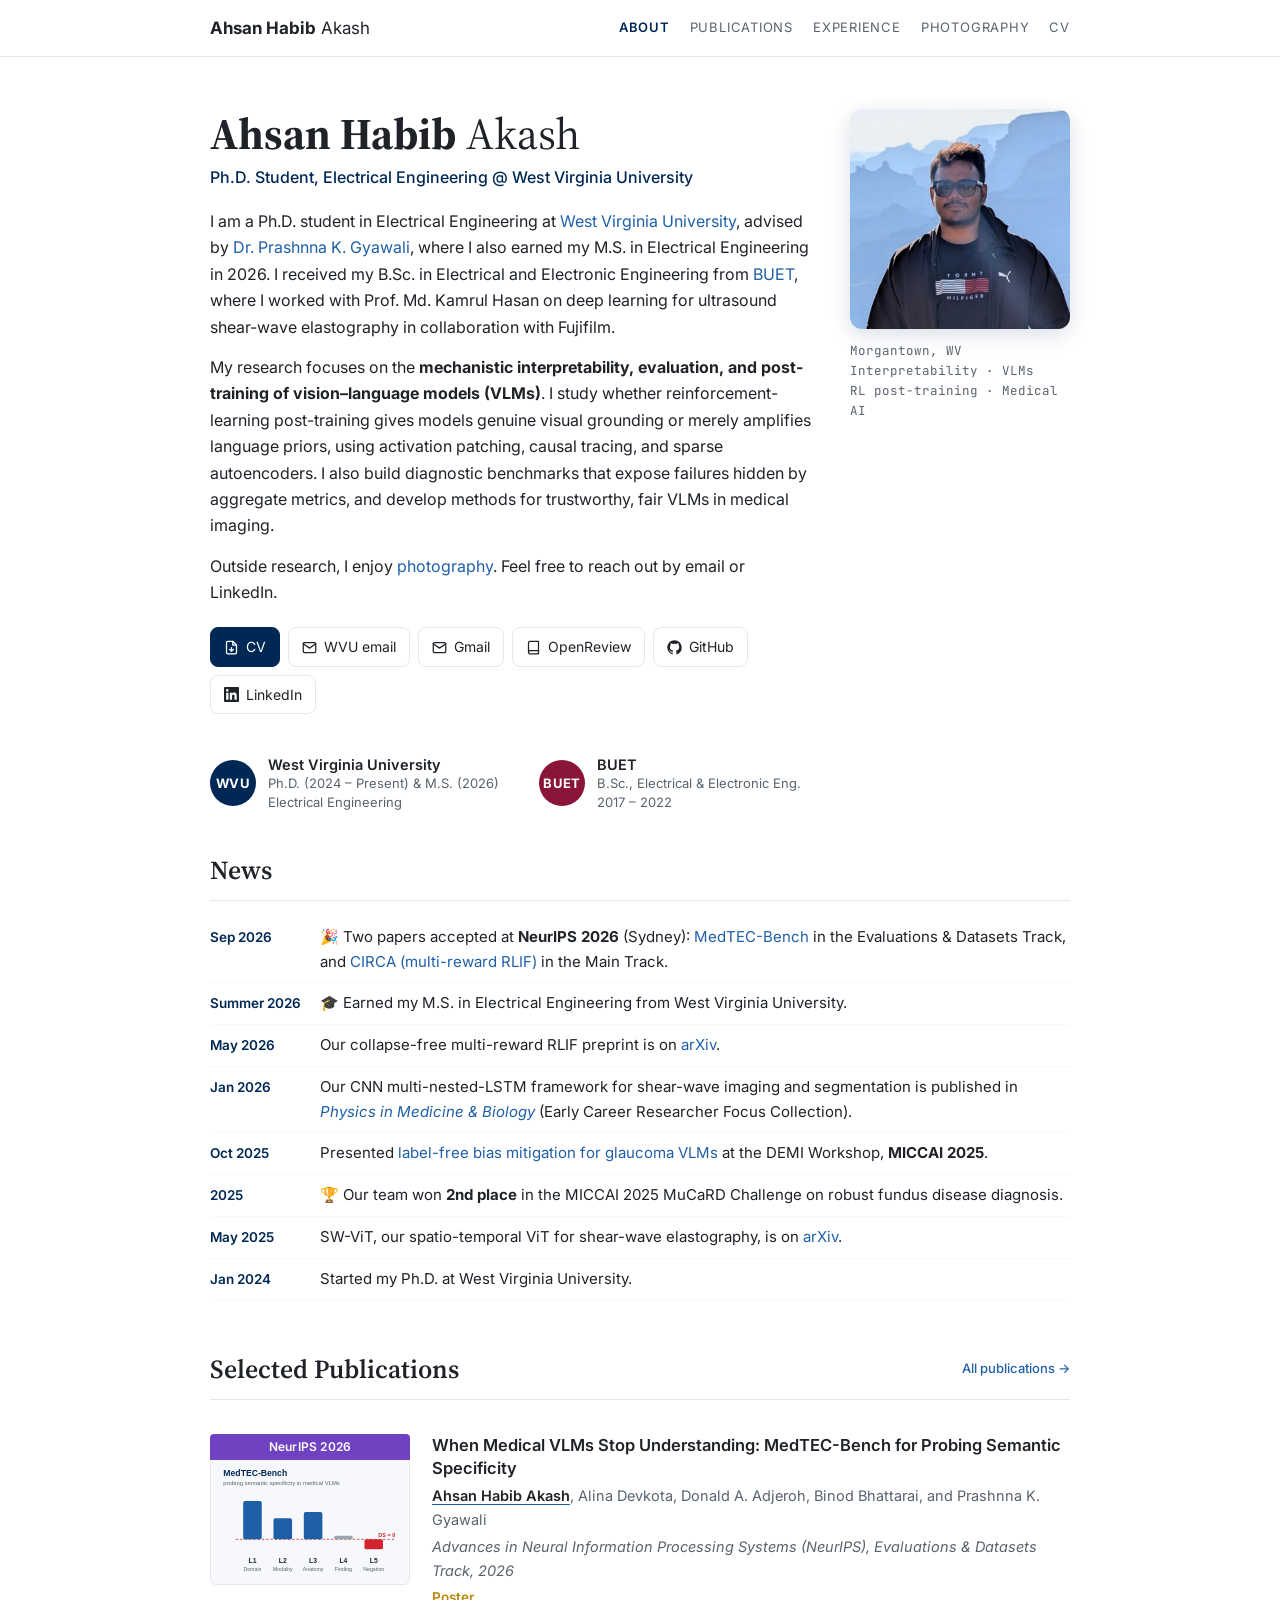
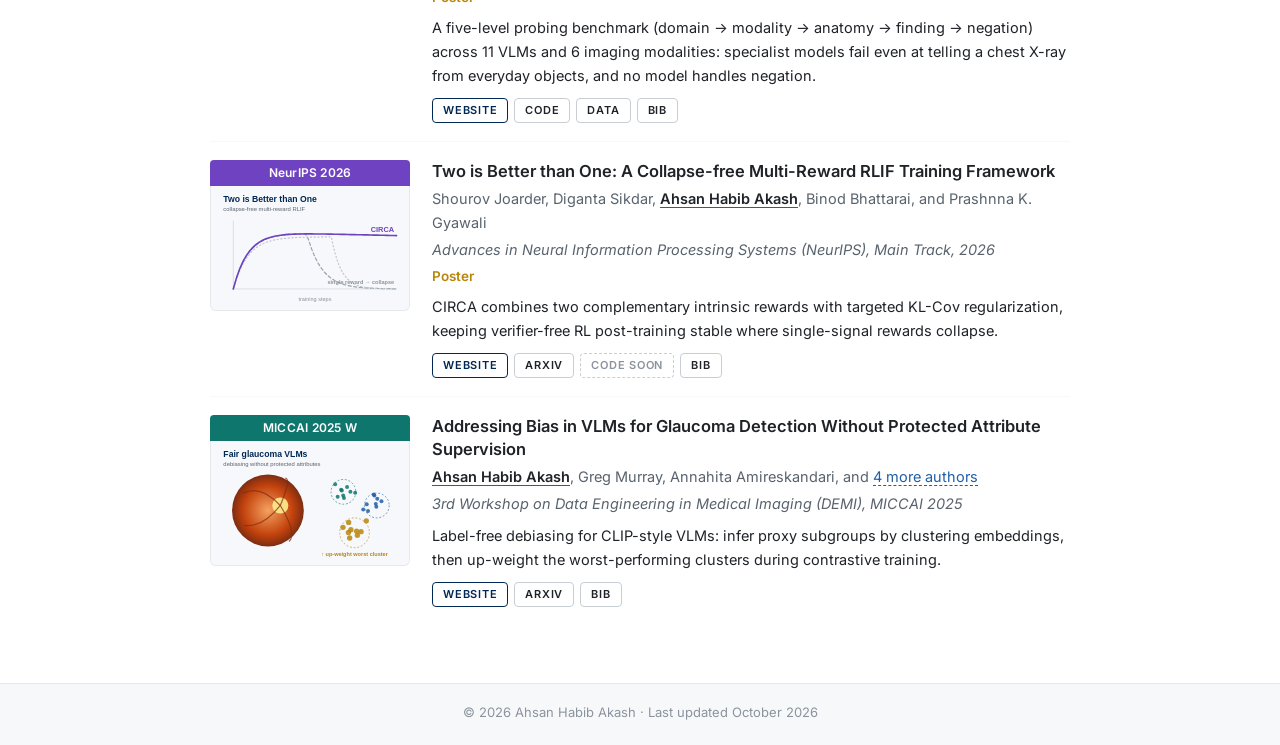
==== index.html @ f871bcfe "Add profile photo Co-Authored-By: Claude Opus 5.5 <noreply@anthropic.com>" ====
<!doctype html>
<html lang="en">
<head>
  <meta charset="utf-8">
  <meta name="viewport" content="width=device-width, initial-scale=1">
  <title>Ahsan Habib Akash</title>
  <meta name="description" content="Ahsan Habib Akash — Ph.D. student at West Virginia University working on mechanistic interpretability, evaluation, and safety of vision–language models.">
  <meta property="og:title" content="Ahsan Habib Akash">
  <meta property="og:description" content="Ph.D. student · Mechanistic interpretability & safety of vision–language models · West Virginia University">
  <meta property="og:url" content="https://akashzhabib.github.io/">
  <meta property="og:image" content="https://akashzhabib.github.io/assets/img/profile.jpg">
  <link rel="icon" href="data:image/svg+xml,%3Csvg xmlns='http://www.w3.org/2000/svg' viewBox='0 0 64 64'%3E%3Crect width='64' height='64' rx='14' fill='%23002855'/%3E%3Ctext x='32' y='42' font-family='Georgia,serif' font-size='28' font-weight='700' fill='white' text-anchor='middle'%3EAH%3C/text%3E%3C/svg%3E">
  <link rel="preconnect" href="https://fonts.googleapis.com">
  <link rel="preconnect" href="https://fonts.gstatic.com" crossorigin>
  <link href="https://fonts.googleapis.com/css2?family=Inter:wght@400;500;600;700&family=JetBrains+Mono:wght@400&family=Source+Serif+4:opsz,wght@8..60,300;8..60,400;8..60,600;8..60,700&display=swap" rel="stylesheet">
  <link rel="stylesheet" href="assets/css/style.css">
</head>
<body>

<nav class="nav">
  <div class="wrap">
    <a class="brand" href="./"><b>Ahsan Habib</b> Akash</a>
    <div class="links">
      <a class="active" href="./">About</a>
      <a href="publications.html">Publications</a>
      <a href="experience.html">Experience</a>
      <a href="photography.html">Photography</a>
      <a href="Ahsan_Habib_Akash_CV.pdf" target="_blank" rel="noopener">CV</a>
    </div>
  </div>
</nav>

<main class="wrap">

  <div class="about">
    <div>
      <h1><b>Ahsan Habib</b> Akash</h1>
      <p class="tagline">Ph.D. Student, Electrical Engineering @ West Virginia University</p>
      <p>I am a Ph.D. student in Electrical Engineering at <a href="https://www.wvu.edu/" target="_blank" rel="noopener">West Virginia University</a>, advised by <a href="https://scholar.google.com/scholar?q=Prashnna+Gyawali" target="_blank" rel="noopener">Dr. Prashnna K. Gyawali</a>, where I also earned my M.S. in Electrical Engineering in 2026. I received my B.Sc. in Electrical and Electronic Engineering from <a href="https://www.buet.ac.bd/" target="_blank" rel="noopener">BUET</a>, where I worked with Prof. Md. Kamrul Hasan on deep learning for ultrasound shear-wave elastography in collaboration with Fujifilm.</p>
      <p>My research focuses on the <strong>mechanistic interpretability, evaluation, and post-training of vision–language models (VLMs)</strong>. I study whether reinforcement-learning post-training gives models genuine visual grounding or merely amplifies language priors, using activation patching, causal tracing, and sparse autoencoders. I also build diagnostic benchmarks that expose failures hidden by aggregate metrics, and develop methods for trustworthy, fair VLMs in medical imaging.</p>
      <p>Outside research, I enjoy <a href="photography.html">photography</a>. Feel free to reach out by email or LinkedIn.</p>

      <div class="socials">
        <a class="primary" href="Ahsan_Habib_Akash_CV.pdf" target="_blank" rel="noopener">
          <svg viewBox="0 0 24 24" fill="none" stroke="currentColor" stroke-width="2" stroke-linecap="round" stroke-linejoin="round"><path d="M14 2H6a2 2 0 0 0-2 2v16a2 2 0 0 0 2 2h12a2 2 0 0 0 2-2V8z"/><path d="M14 2v6h6M12 18v-6M9 15l3 3 3-3"/></svg>CV</a>
        <a href="mailto:aa00307@mix.wvu.edu" title="aa00307@mix.wvu.edu">
          <svg viewBox="0 0 24 24" fill="none" stroke="currentColor" stroke-width="2" stroke-linecap="round" stroke-linejoin="round"><rect x="2" y="4" width="20" height="16" rx="2"/><path d="m22 6-10 7L2 6"/></svg>WVU email</a>
        <a href="mailto:Akashzhabib@gmail.com" title="Akashzhabib@gmail.com">
          <svg viewBox="0 0 24 24" fill="none" stroke="currentColor" stroke-width="2" stroke-linecap="round" stroke-linejoin="round"><rect x="2" y="4" width="20" height="16" rx="2"/><path d="m22 6-10 7L2 6"/></svg>Gmail</a>
        <a href="https://openreview.net/profile?id=~Ahsan_Habib_Akash1" target="_blank" rel="noopener">
          <svg viewBox="0 0 24 24" fill="none" stroke="currentColor" stroke-width="2" stroke-linecap="round" stroke-linejoin="round"><path d="M4 19.5A2.5 2.5 0 0 1 6.5 17H20V2H6.5A2.5 2.5 0 0 0 4 4.5z"/><path d="M4 19.5A2.5 2.5 0 0 0 6.5 22H20v-5"/></svg>OpenReview</a>
        <a href="https://github.com/Ahsan06080" target="_blank" rel="noopener">
          <svg viewBox="0 0 24 24" fill="currentColor"><path d="M12 .5C5.7.5.5 5.7.5 12c0 5.1 3.3 9.4 7.9 10.9.6.1.8-.2.8-.6v-2c-3.2.7-3.9-1.5-3.9-1.5-.5-1.3-1.3-1.7-1.3-1.7-1-.7.1-.7.1-.7 1.2.1 1.8 1.2 1.8 1.2 1 1.8 2.7 1.3 3.4 1 .1-.8.4-1.3.7-1.6-2.6-.3-5.3-1.3-5.3-5.7 0-1.3.5-2.3 1.2-3.1-.1-.3-.5-1.5.1-3.1 0 0 1-.3 3.3 1.2a11.5 11.5 0 0 1 6 0C17.3 4.6 18.3 5 18.3 5c.6 1.6.2 2.8.1 3.1.8.8 1.2 1.8 1.2 3.1 0 4.4-2.7 5.4-5.3 5.7.4.4.8 1.1.8 2.2v3.3c0 .3.2.7.8.6A11.5 11.5 0 0 0 23.5 12C23.5 5.7 18.3.5 12 .5z"/></svg>GitHub</a>
        <a href="https://www.linkedin.com/in/ahsan600613" target="_blank" rel="noopener">
          <svg viewBox="0 0 24 24" fill="currentColor"><path d="M20.4 20.5h-3.6v-5.6c0-1.3 0-3-1.8-3s-2.1 1.4-2.1 2.9v5.7H9.3V9h3.4v1.6c.5-.9 1.6-1.8 3.4-1.8 3.6 0 4.3 2.4 4.3 5.5v6.2zM5.3 7.4a2.1 2.1 0 1 1 0-4.2 2.1 2.1 0 0 1 0 4.2zM7.1 20.5H3.5V9h3.6v11.5zM22.2 0H1.8C.8 0 0 .8 0 1.7v20.6c0 .9.8 1.7 1.8 1.7h20.4c1 0 1.8-.8 1.8-1.7V1.7C24 .8 23.2 0 22.2 0z"/></svg>LinkedIn</a>
      </div>
    </div>

    <div class="profile-card">
      <img class="profile-photo" src="assets/img/profile.jpg" alt="Ahsan Habib Akash at the Grand Canyon" width="220" height="220">
      <div class="profile-meta">Morgantown, WV<br>Interpretability · VLMs<br>RL post-training · Medical AI</div>
    </div>
  </div>

  <div class="affils">
    <div class="affil">
      <div class="logo" style="background:#002855">WVU</div>
      <div><div class="name">West Virginia University</div><div class="sub">Ph.D. (2024 – Present) &amp; M.S. (2026)<br>Electrical Engineering</div></div>
    </div>
    <div class="affil">
      <div class="logo" style="background:#8a1538">BUET</div>
      <div><div class="name">BUET</div><div class="sub">B.Sc., Electrical &amp; Electronic Eng.<br>2017 – 2022</div></div>
    </div>
  </div>

  <section id="news">
    <h2 class="sec">News</h2>
    <table class="news">
      <tr><td class="date">Sep 2026</td><td>🎉 Two papers accepted at <strong>NeurIPS 2026</strong> (Sydney): <a href="https://machine-intelligence-lab-wvu.github.io/MedTEC-Bench/" target="_blank" rel="noopener">MedTEC-Bench</a> in the Evaluations &amp; Datasets Track, and <a href="https://shourovj.github.io/projects-sites/unsupervised-rl/" target="_blank" rel="noopener">CIRCA (multi-reward RLIF)</a> in the Main Track.</td></tr>
      <tr><td class="date">Summer 2026</td><td>🎓 Earned my M.S. in Electrical Engineering from West Virginia University.</td></tr>
      <tr><td class="date">May 2026</td><td>Our collapse-free multi-reward RLIF preprint is on <a href="https://arxiv.org/abs/2605.22620" target="_blank" rel="noopener">arXiv</a>.</td></tr>
      <tr><td class="date">Jan 2026</td><td>Our CNN multi-nested-LSTM framework for shear-wave imaging and segmentation is published in <a href="https://doi.org/10.1088/1361-6560/ae2db8" target="_blank" rel="noopener"><em>Physics in Medicine &amp; Biology</em></a> (Early Career Researcher Focus Collection).</td></tr>
      <tr><td class="date">Oct 2025</td><td>Presented <a href="projects/glaucoma-fairness/">label-free bias mitigation for glaucoma VLMs</a> at the DEMI Workshop, <strong>MICCAI 2025</strong>.</td></tr>
      <tr><td class="date">2025</td><td>🏆 Our team won <strong>2nd place</strong> in the MICCAI 2025 MuCaRD Challenge on robust fundus disease diagnosis.</td></tr>
      <tr><td class="date">May 2025</td><td>SW-ViT, our spatio-temporal ViT for shear-wave elastography, is on <a href="https://arxiv.org/abs/2505.18865" target="_blank" rel="noopener">arXiv</a>.</td></tr>
      <tr><td class="date">Jan 2024</td><td>Started my Ph.D. at West Virginia University.</td></tr>
    </table>
  </section>

  <section id="selected">
    <h2 class="sec">Selected Publications <a class="more" href="publications.html">All publications →</a></h2>
    <div id="pubs"></div>
  </section>

</main>

<footer class="footer"><div class="wrap">© 2026 Ahsan Habib Akash · Last updated October 2026</div></footer>

<script src="assets/js/pubs.js"></script>
<script>renderPubs(document.getElementById("pubs"), { selectedOnly: true });</script>
</body>
</html>
---- assets/css/style.css ----
/* ===== Ahsan Habib Akash — personal site (light theme only) ===== */
:root {
  --bg: #ffffff;
  --bg-soft: #f7f8fa;
  --text: #1f2328;
  --muted: #59636e;
  --faint: #8b949e;
  --rule: #e6e8eb;
  --accent: #002855;        /* WVU navy */
  --accent-2: #1f5fa8;
  --gold: #b8860b;
  --gold-soft: #fdf6e3;
  --serif: "Source Serif 4", Georgia, "Times New Roman", serif;
  --sans: "Inter", system-ui, -apple-system, "Segoe UI", Roboto, sans-serif;
  --mono: "JetBrains Mono", ui-monospace, SFMono-Regular, Consolas, monospace;
}

* { box-sizing: border-box; }
[hidden] { display: none !important; }
html { scroll-behavior: smooth; }
body {
  margin: 0; background: var(--bg); color: var(--text);
  font: 16px/1.65 var(--sans); -webkit-font-smoothing: antialiased;
}
a { color: var(--accent-2); text-decoration: none; }
a:hover { text-decoration: underline; text-underline-offset: 3px; }
.wrap { max-width: 900px; margin: 0 auto; padding: 0 20px; }

/* ---------- Nav ---------- */
.nav {
  position: sticky; top: 0; z-index: 20; background: rgba(255,255,255,.92);
  backdrop-filter: blur(8px); -webkit-backdrop-filter: blur(8px);
  border-bottom: 1px solid var(--rule);
}
.nav .wrap { display: flex; align-items: center; gap: 22px; height: 56px; }
.nav .brand { font-weight: 400; font-size: 17px; color: var(--text); margin-right: auto; white-space: nowrap; }
.nav .brand b { font-weight: 700; }
.nav .brand:hover { text-decoration: none; }
.nav .links { display: flex; gap: 20px; font-size: 13px; letter-spacing: .06em; text-transform: uppercase; }
.nav .links a { color: var(--muted); }
.nav .links a:hover, .nav .links a.active { color: var(--accent); text-decoration: none; }
.nav .links a.active { font-weight: 600; }
@media (max-width: 620px) {
  .nav .wrap { height: auto; flex-wrap: wrap; padding-top: 10px; padding-bottom: 10px; gap: 6px 16px; }
  .nav .brand { width: 100%; }
  .nav .links { gap: 14px; font-size: 12px; flex-wrap: wrap; }
}

/* ---------- Page header ---------- */
.page-title { padding: 52px 0 8px; }
.page-title h1 { font-family: var(--serif); font-size: 40px; font-weight: 600; margin: 0 0 6px; }
.page-title p { color: var(--muted); margin: 0; }

/* ---------- About ---------- */
.about { display: grid; grid-template-columns: 1fr 220px; gap: 36px; padding: 52px 0 18px; align-items: start; }
.about h1 { font-family: var(--serif); font-size: clamp(34px, 5.5vw, 44px); font-weight: 400; margin: 0 0 4px; line-height: 1.15; }
.about h1 b { font-weight: 700; }
.about .tagline { color: var(--accent); font-weight: 500; margin: 0 0 18px; }
.about p { margin: 0 0 14px; }
.profile-card { text-align: left; }
.profile-photo {
  width: 100%; height: auto; aspect-ratio: 1/1; border-radius: 12px; background: linear-gradient(135deg, #002855, #1f5fa8);
  display: grid; place-items: center; color: #fff; font-family: var(--serif); font-size: 64px; font-weight: 600;
  box-shadow: 0 6px 20px rgba(0,40,85,.15); object-fit: cover;
}
.profile-meta { font-family: var(--mono); font-size: 12.5px; color: var(--muted); margin-top: 12px; line-height: 1.6; }
@media (max-width: 720px) {
  .about { grid-template-columns: 1fr; gap: 20px; }
  .profile-card { order: -1; display: flex; gap: 16px; align-items: center; }
  .profile-photo { width: 96px; font-size: 32px; flex: none; }
  .profile-meta { margin-top: 0; }
}

/* Contact icon row */
.socials { display: flex; flex-wrap: wrap; gap: 8px; margin: 22px 0 6px; }
.socials a {
  display: inline-flex; align-items: center; gap: 7px; padding: 7px 13px; font-size: 14px;
  border: 1px solid var(--rule); border-radius: 8px; color: var(--text); background: #fff;
}
.socials a:hover { border-color: var(--accent); color: var(--accent); text-decoration: none; }
.socials a.primary { background: var(--accent); border-color: var(--accent); color: #fff; }
.socials a.primary:hover { background: #003a7a; color: #fff; }
.socials svg { width: 15px; height: 15px; flex: none; }

/* Affiliation cards */
.affils { display: flex; flex-wrap: wrap; gap: 14px 40px; padding: 18px 0 8px; }
.affil { display: flex; align-items: center; gap: 12px; }
.affil .logo {
  width: 46px; height: 46px; border-radius: 50%; display: grid; place-items: center;
  font-weight: 700; font-size: 13px; color: #fff; flex: none; letter-spacing: .02em;
}
.affil .name { font-weight: 600; font-size: 14.5px; line-height: 1.3; }
.affil .sub { color: var(--muted); font-size: 13px; line-height: 1.4; }

/* ---------- Sections ---------- */
section { padding: 30px 0 18px; scroll-margin-top: 64px; }
h2.sec {
  font-family: var(--serif); font-size: 26px; font-weight: 600; margin: 0 0 16px;
  padding-bottom: 8px; border-bottom: 1px solid var(--rule);
}
h2.sec a.more { float: right; font-family: var(--sans); font-size: 13px; font-weight: 500; margin-top: 10px; }
.year-head {
  font-family: var(--serif); font-size: 30px; font-weight: 300; color: #c4c9cf; text-align: right;
  border-top: 1px solid var(--rule); margin: 26px 0 4px; padding-top: 4px; line-height: 1.2;
}

/* News */
.news { width: 100%; border-collapse: collapse; }
.news td { padding: 8px 0; vertical-align: top; border-bottom: 1px solid var(--bg-soft); font-size: 15px; }
.news td.date { width: 110px; font-weight: 600; font-size: 13.5px; color: var(--accent); white-space: nowrap; padding-right: 16px; padding-top: 9px; }
@media (max-width: 520px) {
  .news tr { display: block; padding: 6px 0; border-bottom: 1px solid var(--bg-soft); }
  .news td { display: block; border: 0; padding: 0; }
}

/* Publications */
.pub { display: grid; grid-template-columns: 200px 1fr; gap: 22px; padding: 18px 0; }
.pub + .pub { border-top: 1px solid var(--bg-soft); }
.pub .thumb { position: relative; }
.pub .thumb .label {
  display: block; text-align: center; color: #fff; font-size: 12px; font-weight: 600;
  padding: 3px 6px; border-radius: 4px 4px 0 0; letter-spacing: .02em;
}
.pub .thumb .img {
  width: 100%; aspect-ratio: 16/10; border: 1px solid var(--rule); border-top: 0; border-radius: 0 0 6px 6px;
  overflow: hidden; background: var(--bg-soft); display: grid; place-items: center;
}
.pub .thumb img { width: 100%; height: 100%; object-fit: cover; display: block; }
.pub .thumb .ph { font-family: var(--serif); font-size: 20px; font-weight: 600; color: #b7bec6; text-align: center; padding: 8px; line-height: 1.2; }
.pub .title { font-weight: 600; font-size: 16.5px; line-height: 1.4; margin: 0 0 4px; color: var(--text); }
.pub .authors { font-size: 14.5px; color: var(--muted); margin: 0 0 3px; }
.pub .authors .me { color: var(--text); font-weight: 600; text-decoration: underline; text-underline-offset: 3px; text-decoration-color: var(--accent-2); }
.pub .authors .more-btn { color: var(--accent-2); cursor: pointer; border-bottom: 1px dashed var(--accent-2); }
.pub .venue { font-size: 14.5px; font-style: italic; color: var(--muted); margin: 0; }
.pub .note { font-size: 13.5px; font-weight: 600; color: var(--gold); margin: 3px 0 0; }
.pub .tldr { font-size: 14.5px; margin: 8px 0 0; color: var(--text); }
.pub .btns { display: flex; flex-wrap: wrap; gap: 6px; margin-top: 10px; }
.pub .btns a, .pub .btns button, .pub .btns span {
  font: 600 11px/1 var(--sans); letter-spacing: .07em; text-transform: uppercase;
  padding: 6px 10px; border: 1px solid #c9ced4; border-radius: 4px; background: #fff; color: var(--text); cursor: pointer;
}
.pub .btns a:hover, .pub .btns button:hover { border-color: var(--accent); color: var(--accent); text-decoration: none; }
.pub .btns .web { border-color: var(--accent); color: var(--accent); }
.pub .btns .soon { color: var(--faint); border-style: dashed; cursor: default; }
.pub .btns .soon:hover { color: var(--faint); border-color: #c9ced4; }
.pub pre.bib {
  display: none; margin: 10px 0 0; padding: 12px 14px; background: var(--bg-soft); border: 1px solid var(--rule);
  border-radius: 6px; font: 12.5px/1.55 var(--mono); white-space: pre-wrap; word-break: break-word; color: #3b434b;
}
.pub pre.bib.open { display: block; }
.pub .abs { display: none; margin: 10px 0 0; font-size: 14.5px; padding: 12px 14px; border-left: 3px solid var(--accent-2); background: var(--bg-soft); }
.pub .abs.open { display: block; }
@media (max-width: 620px) {
  .pub { grid-template-columns: 1fr; gap: 10px; }
  .pub .thumb { max-width: 280px; }
}

.filter {
  width: 100%; max-width: 340px; padding: 9px 12px; border: 1px solid #c9ced4; border-radius: 6px;
  font: 15px var(--sans); margin: 18px 0 4px;
}
.filter:focus { outline: 2px solid var(--accent-2); outline-offset: 1px; }

/* Experience / education */
.item { display: grid; grid-template-columns: 56px 1fr auto; gap: 2px 16px; padding: 16px 0; }
.item + .item { border-top: 1px solid var(--bg-soft); }
.item .logo { grid-row: span 2; width: 46px; height: 46px; border-radius: 50%; display: grid; place-items: center; color: #fff; font-weight: 700; font-size: 13px; }
.item .org { font-weight: 600; }
.item .pos { color: var(--accent); font-size: 14.5px; }
.item .when { color: var(--muted); font-size: 14px; text-align: right; white-space: nowrap; }
.item .where { color: var(--faint); font-size: 13.5px; text-align: right; }
.item ul { grid-column: 2 / -1; margin: 8px 0 0; padding-left: 18px; font-size: 15px; }
.item li { margin: 4px 0; }
@media (max-width: 620px) {
  .item { grid-template-columns: 46px 1fr; }
  .item .when, .item .where { grid-column: 2; text-align: left; }
  .item .logo { grid-row: span 4; }
}

.awards { list-style: none; margin: 0; padding: 0; }
.awards li { display: grid; grid-template-columns: 1fr auto; gap: 16px; padding: 9px 0; font-size: 15px; border-bottom: 1px solid var(--bg-soft); }
.awards .yr { color: var(--accent); font-weight: 600; font-size: 13.5px; }

.skills { display: grid; grid-template-columns: 170px 1fr; gap: 10px 20px; font-size: 15px; margin: 0; }
.skills dt { font-weight: 600; }
.skills dd { margin: 0; color: var(--muted); }
@media (max-width: 560px) { .skills { grid-template-columns: 1fr; gap: 2px; } .skills dd { margin-bottom: 10px; } }

/* Footer */
.footer { margin-top: 40px; background: var(--bg-soft); border-top: 1px solid var(--rule); color: var(--faint); font-size: 13px; }
.footer .wrap { padding-top: 18px; padding-bottom: 22px; text-align: center; }

/* ---------- Photography ---------- */
.gallery { columns: 3 260px; column-gap: 12px; padding: 24px 0 10px; }
.ph-item { display: block; width: 100%; margin: 0 0 12px; padding: 0; border: 0; background: none; cursor: zoom-in; break-inside: avoid; border-radius: 6px; overflow: hidden; }
.ph-item img { width: 100%; display: block; transition: transform .35s ease, opacity .2s; }
.ph-item:hover img { transform: scale(1.03); opacity: .93; }
.empty { margin: 28px 0; padding: 48px 20px; text-align: center; color: var(--faint); border: 1px dashed #c9ced4; border-radius: 10px; }
.lightbox { position: fixed; inset: 0; z-index: 50; background: rgba(10,12,16,.98); display: flex; align-items: center; justify-content: center; }
.lightbox[hidden] { display: none; }
.lightbox figure { margin: 0; max-width: 92vw; text-align: center; }
.lightbox img { max-width: 92vw; max-height: 84vh; display: block; margin: 0 auto; border-radius: 4px; }
.lightbox .cap { color: #c9ced4; font-size: 14px; margin-top: 12px; }
.lightbox button { position: absolute; background: none; border: 0; color: #fff; font-size: 40px; line-height: 1; cursor: pointer; padding: 12px 16px; opacity: .75; }
.lightbox button:hover { opacity: 1; }
.lightbox .close { top: 8px; right: 12px; }
.lightbox .prev { left: 4px; top: 50%; transform: translateY(-50%); }
.lightbox .next { right: 4px; top: 50%; transform: translateY(-50%); }
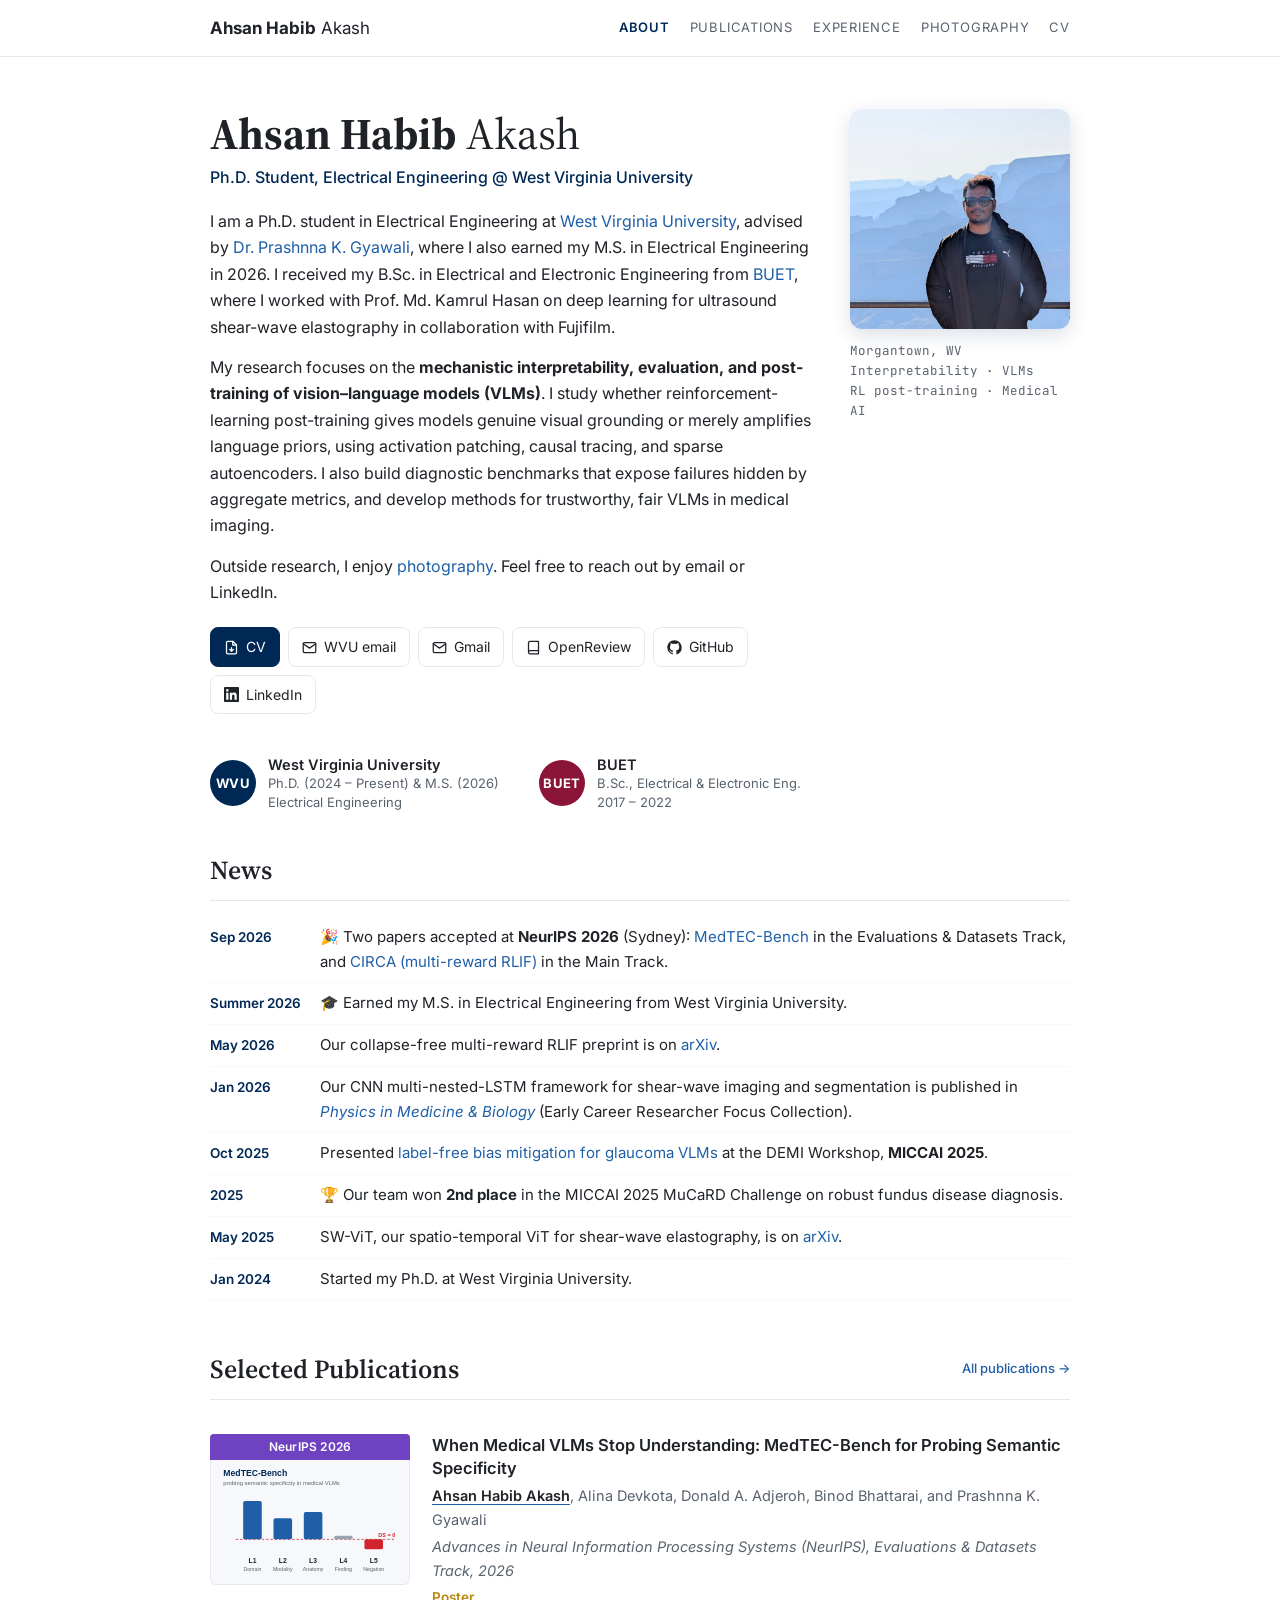
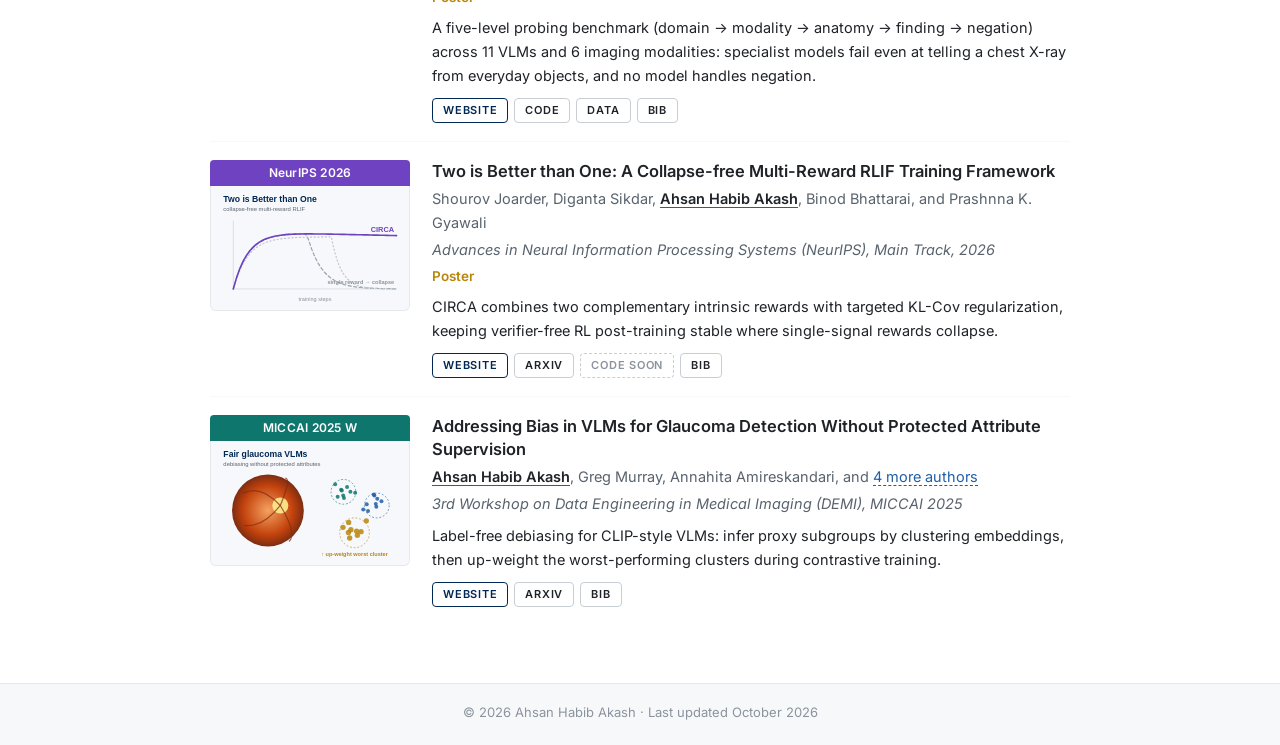
==== commit b8ce465e: "Use wider crop for profile photo Co-Authored-By: Claude Opus 5.5 <noreply@anthropic.com>" ====
--- a/index.html
+++ b/index.html
@@ -57,7 +57,7 @@
     </div>
 
     <div class="profile-card">
-      <img class="profile-photo" src="assets/img/profile.jpg" alt="Ahsan Habib Akash at the Grand Canyon" width="220" height="220">
+      <img class="profile-photo" src="assets/img/profile.jpg?v=2" alt="Ahsan Habib Akash at the Grand Canyon" width="220" height="220">
       <div class="profile-meta">Morgantown, WV<br>Interpretability · VLMs<br>RL post-training · Medical AI</div>
     </div>
   </div>
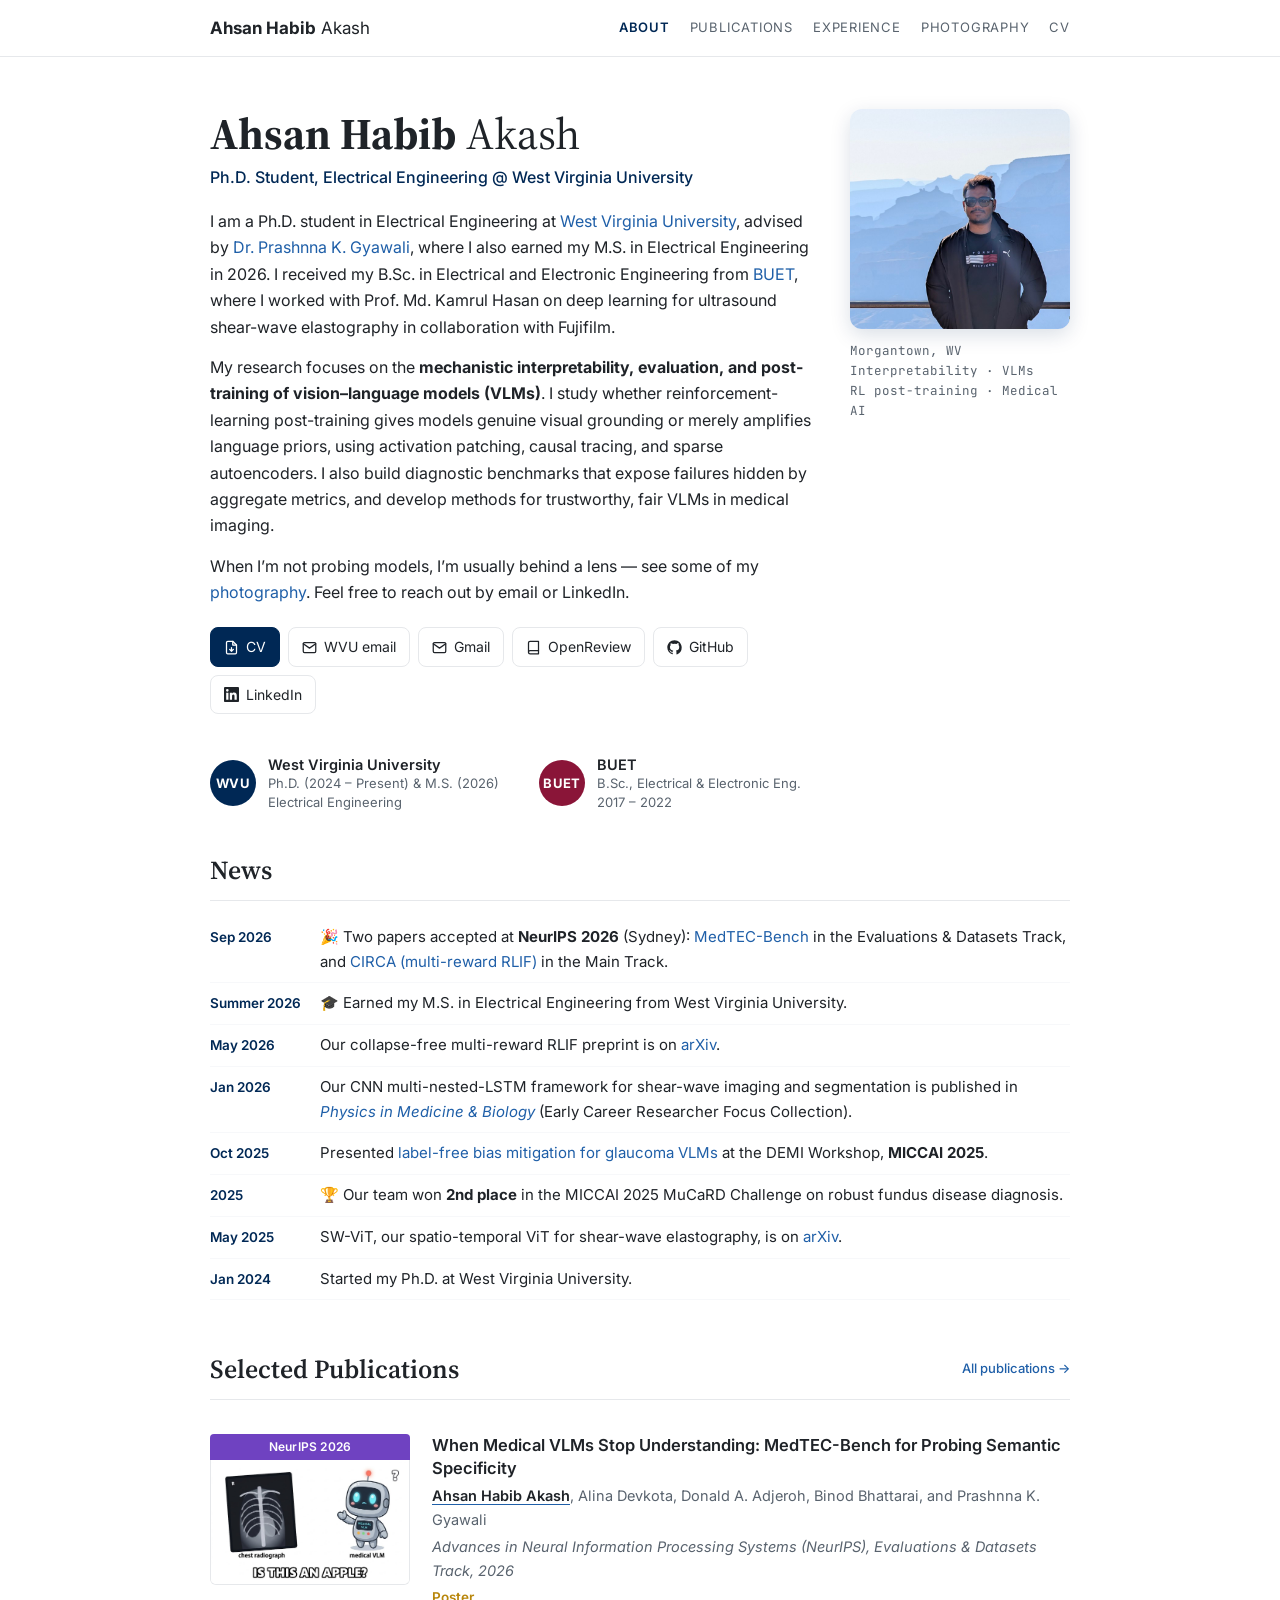
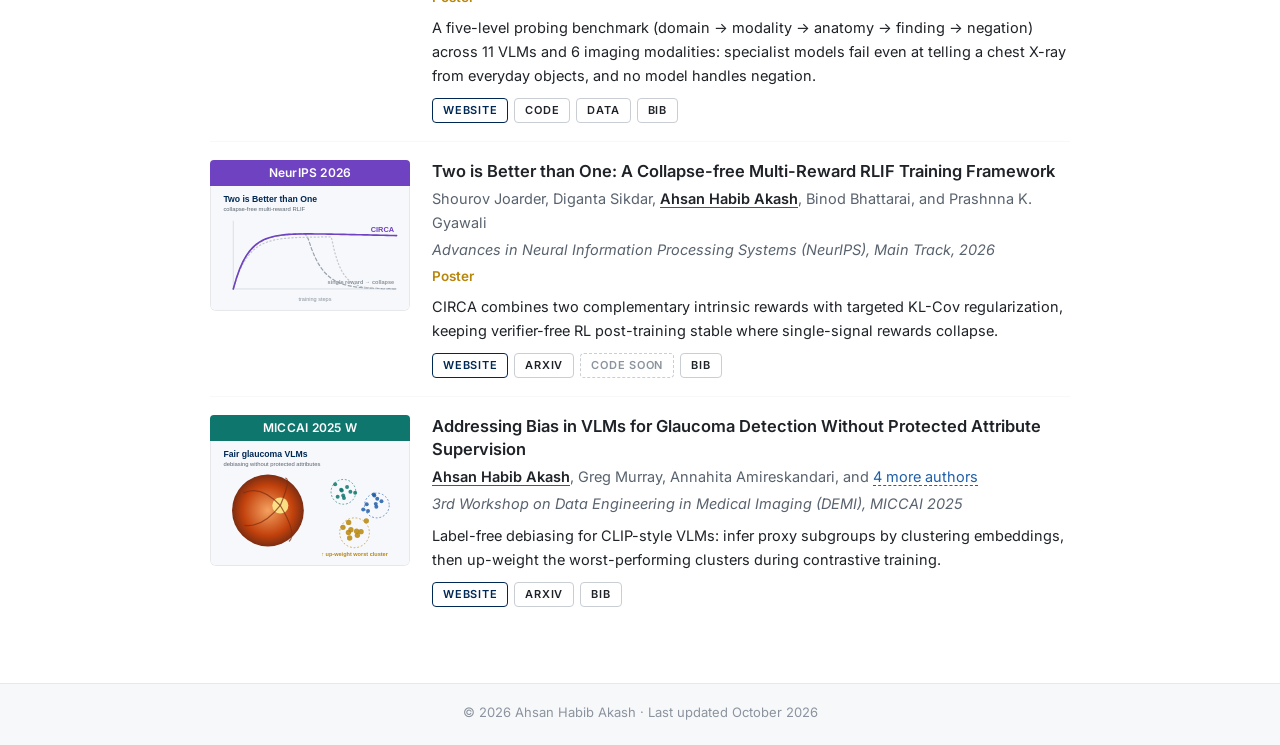
==== commit 9f01783b: "Reword photography line in bio Co-Authored-By: Claude Opus 5.5 <noreply@anthropic.com>" ====
--- a/index.html
+++ b/index.html
@@ -38,7 +38,7 @@
       <p class="tagline">Ph.D. Student, Electrical Engineering @ West Virginia University</p>
       <p>I am a Ph.D. student in Electrical Engineering at <a href="https://www.wvu.edu/" target="_blank" rel="noopener">West Virginia University</a>, advised by <a href="https://scholar.google.com/scholar?q=Prashnna+Gyawali" target="_blank" rel="noopener">Dr. Prashnna K. Gyawali</a>, where I also earned my M.S. in Electrical Engineering in 2026. I received my B.Sc. in Electrical and Electronic Engineering from <a href="https://www.buet.ac.bd/" target="_blank" rel="noopener">BUET</a>, where I worked with Prof. Md. Kamrul Hasan on deep learning for ultrasound shear-wave elastography in collaboration with Fujifilm.</p>
       <p>My research focuses on the <strong>mechanistic interpretability, evaluation, and post-training of vision–language models (VLMs)</strong>. I study whether reinforcement-learning post-training gives models genuine visual grounding or merely amplifies language priors, using activation patching, causal tracing, and sparse autoencoders. I also build diagnostic benchmarks that expose failures hidden by aggregate metrics, and develop methods for trustworthy, fair VLMs in medical imaging.</p>
-      <p>Outside research, I enjoy <a href="photography.html">photography</a>. Feel free to reach out by email or LinkedIn.</p>
+      <p>When I’m not probing models, I’m usually behind a lens — see some of my <a href="photography.html">photography</a>. Feel free to reach out by email or LinkedIn.</p>
 
       <div class="socials">
         <a class="primary" href="Ahsan_Habib_Akash_CV.pdf" target="_blank" rel="noopener">
--- a/assets/css/style.css
+++ b/assets/css/style.css
@@ -125,7 +125,7 @@
   width: 100%; aspect-ratio: 16/10; border: 1px solid var(--rule); border-top: 0; border-radius: 0 0 6px 6px;
   overflow: hidden; background: var(--bg-soft); display: grid; place-items: center;
 }
-.pub .thumb img { width: 100%; height: 100%; object-fit: cover; display: block; }
+.pub .thumb img { width: 100%; height: 100%; object-fit: contain; background: #fff; display: block; }
 .pub .thumb .ph { font-family: var(--serif); font-size: 20px; font-weight: 600; color: #b7bec6; text-align: center; padding: 8px; line-height: 1.2; }
 .pub .title { font-weight: 600; font-size: 16.5px; line-height: 1.4; margin: 0 0 4px; color: var(--text); }
 .pub .authors { font-size: 14.5px; color: var(--muted); margin: 0 0 3px; }
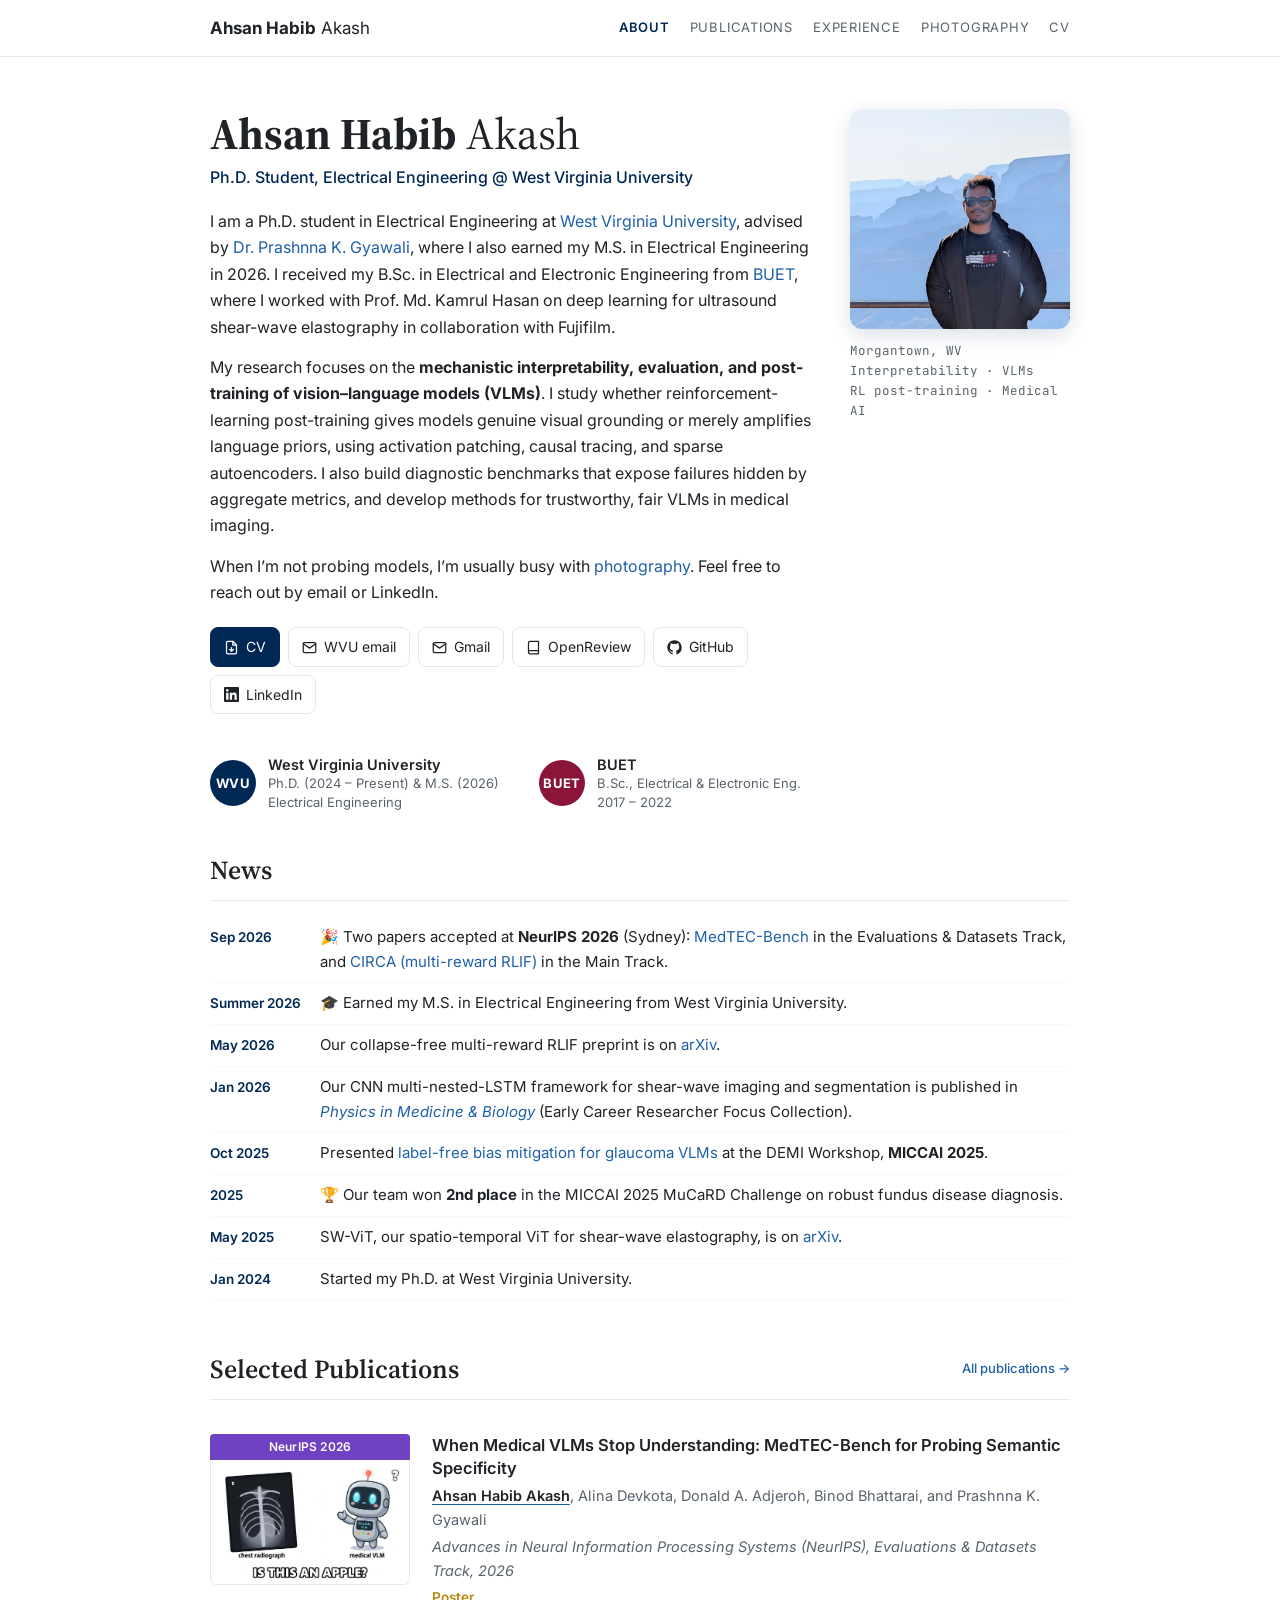
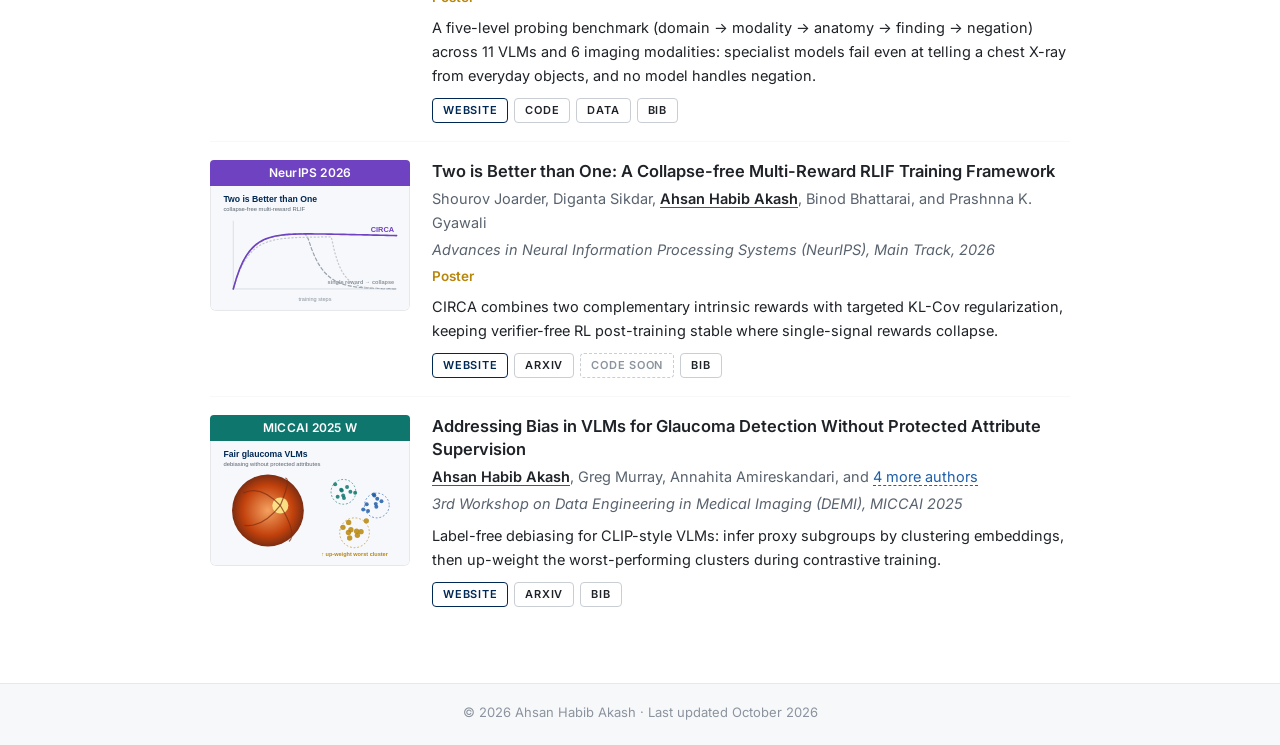
==== commit d38818ef: "Simplify photography line in bio Co-Authored-By: Claude Opus 5.5 <noreply@anthropic.com>" ====
--- a/index.html
+++ b/index.html
@@ -38,7 +38,7 @@
       <p class="tagline">Ph.D. Student, Electrical Engineering @ West Virginia University</p>
       <p>I am a Ph.D. student in Electrical Engineering at <a href="https://www.wvu.edu/" target="_blank" rel="noopener">West Virginia University</a>, advised by <a href="https://scholar.google.com/scholar?q=Prashnna+Gyawali" target="_blank" rel="noopener">Dr. Prashnna K. Gyawali</a>, where I also earned my M.S. in Electrical Engineering in 2026. I received my B.Sc. in Electrical and Electronic Engineering from <a href="https://www.buet.ac.bd/" target="_blank" rel="noopener">BUET</a>, where I worked with Prof. Md. Kamrul Hasan on deep learning for ultrasound shear-wave elastography in collaboration with Fujifilm.</p>
       <p>My research focuses on the <strong>mechanistic interpretability, evaluation, and post-training of vision–language models (VLMs)</strong>. I study whether reinforcement-learning post-training gives models genuine visual grounding or merely amplifies language priors, using activation patching, causal tracing, and sparse autoencoders. I also build diagnostic benchmarks that expose failures hidden by aggregate metrics, and develop methods for trustworthy, fair VLMs in medical imaging.</p>
-      <p>When I’m not probing models, I’m usually behind a lens — see some of my <a href="photography.html">photography</a>. Feel free to reach out by email or LinkedIn.</p>
+      <p>When I’m not probing models, I’m usually busy with <a href="photography.html">photography</a>. Feel free to reach out by email or LinkedIn.</p>
 
       <div class="socials">
         <a class="primary" href="Ahsan_Habib_Akash_CV.pdf" target="_blank" rel="noopener">
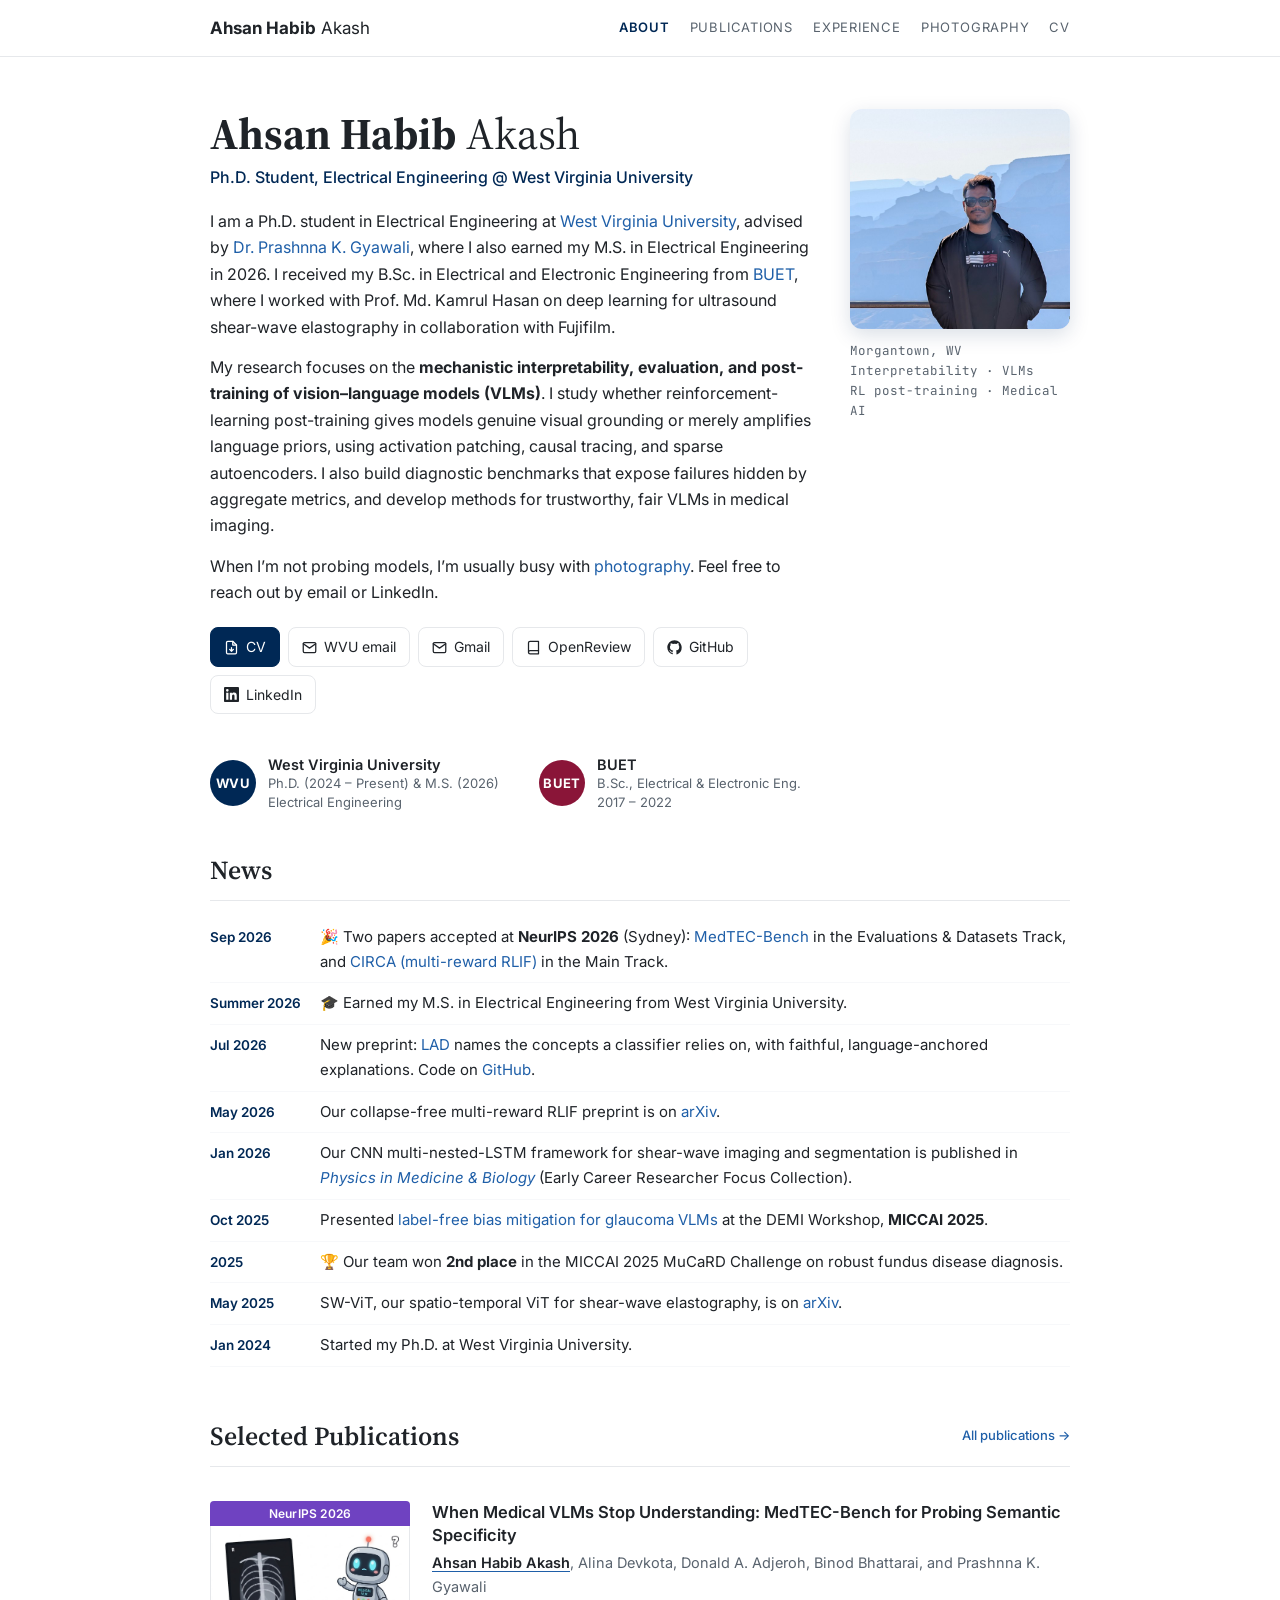
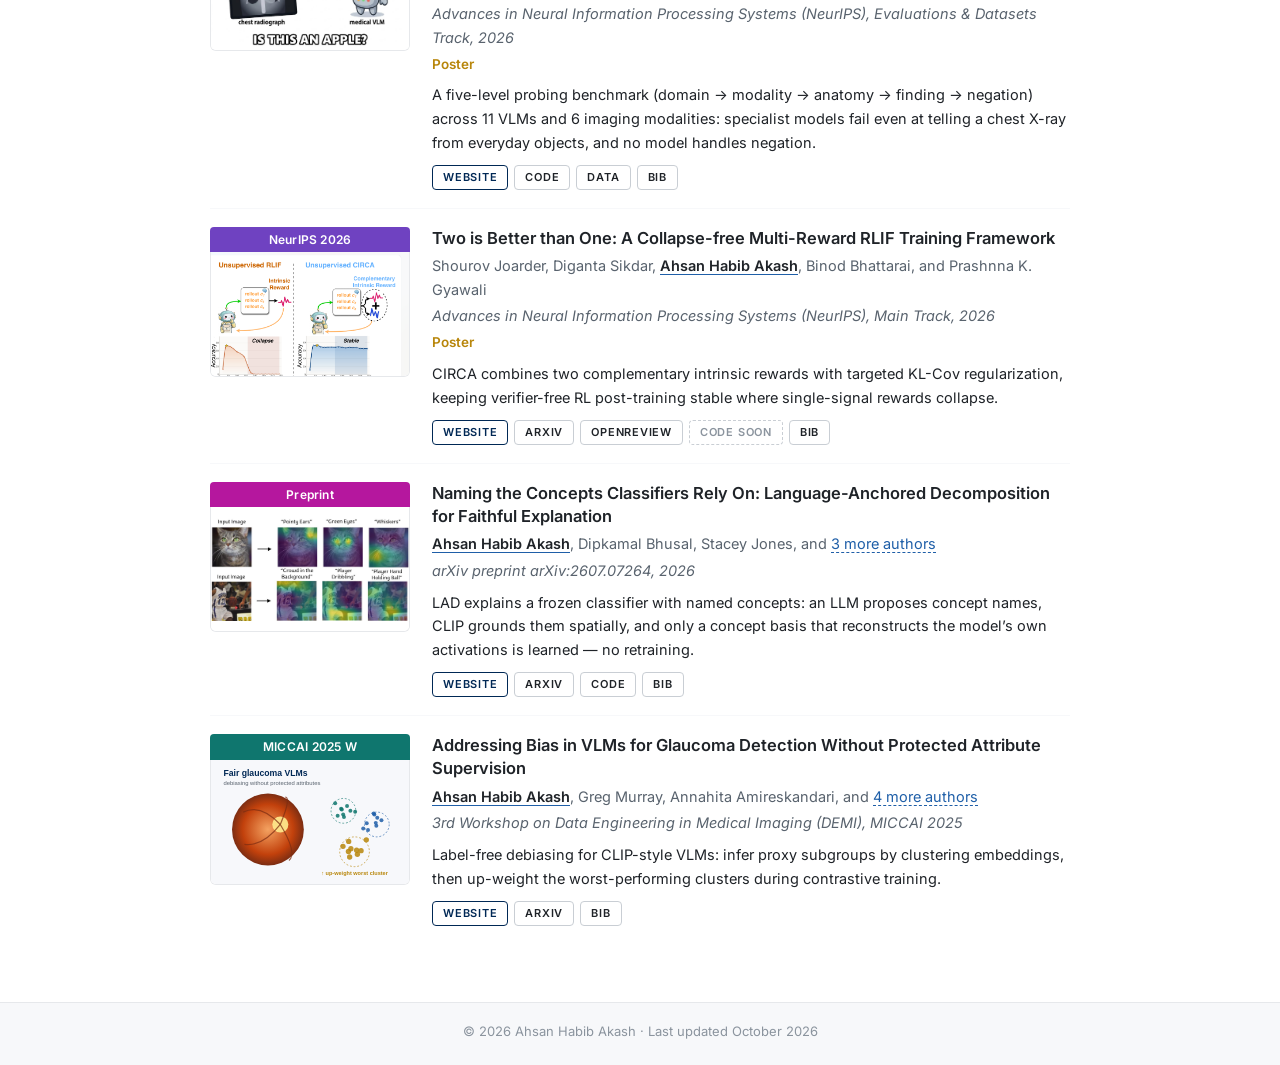
==== commit e1ec7310: "Add LAD preprint and SWE-MultiNestedLSTM project page link Co-Authored-By: Claude Opus 5.5 <noreply@" ====
--- a/index.html
+++ b/index.html
@@ -78,6 +78,7 @@
     <table class="news">
       <tr><td class="date">Sep 2026</td><td>🎉 Two papers accepted at <strong>NeurIPS 2026</strong> (Sydney): <a href="https://machine-intelligence-lab-wvu.github.io/MedTEC-Bench/" target="_blank" rel="noopener">MedTEC-Bench</a> in the Evaluations &amp; Datasets Track, and <a href="https://shourovj.github.io/projects-sites/unsupervised-rl/" target="_blank" rel="noopener">CIRCA (multi-reward RLIF)</a> in the Main Track.</td></tr>
       <tr><td class="date">Summer 2026</td><td>🎓 Earned my M.S. in Electrical Engineering from West Virginia University.</td></tr>
+      <tr><td class="date">Jul 2026</td><td>New preprint: <a href="https://machine-intelligence-lab-wvu.github.io/LAD/" target="_blank" rel="noopener">LAD</a> names the concepts a classifier relies on, with faithful, language-anchored explanations. Code on <a href="https://github.com/machine-intelligence-lab-wvu/LAD" target="_blank" rel="noopener">GitHub</a>.</td></tr>
       <tr><td class="date">May 2026</td><td>Our collapse-free multi-reward RLIF preprint is on <a href="https://arxiv.org/abs/2605.22620" target="_blank" rel="noopener">arXiv</a>.</td></tr>
       <tr><td class="date">Jan 2026</td><td>Our CNN multi-nested-LSTM framework for shear-wave imaging and segmentation is published in <a href="https://doi.org/10.1088/1361-6560/ae2db8" target="_blank" rel="noopener"><em>Physics in Medicine &amp; Biology</em></a> (Early Career Researcher Focus Collection).</td></tr>
       <tr><td class="date">Oct 2025</td><td>Presented <a href="projects/glaucoma-fairness/">label-free bias mitigation for glaucoma VLMs</a> at the DEMI Workshop, <strong>MICCAI 2025</strong>.</td></tr>
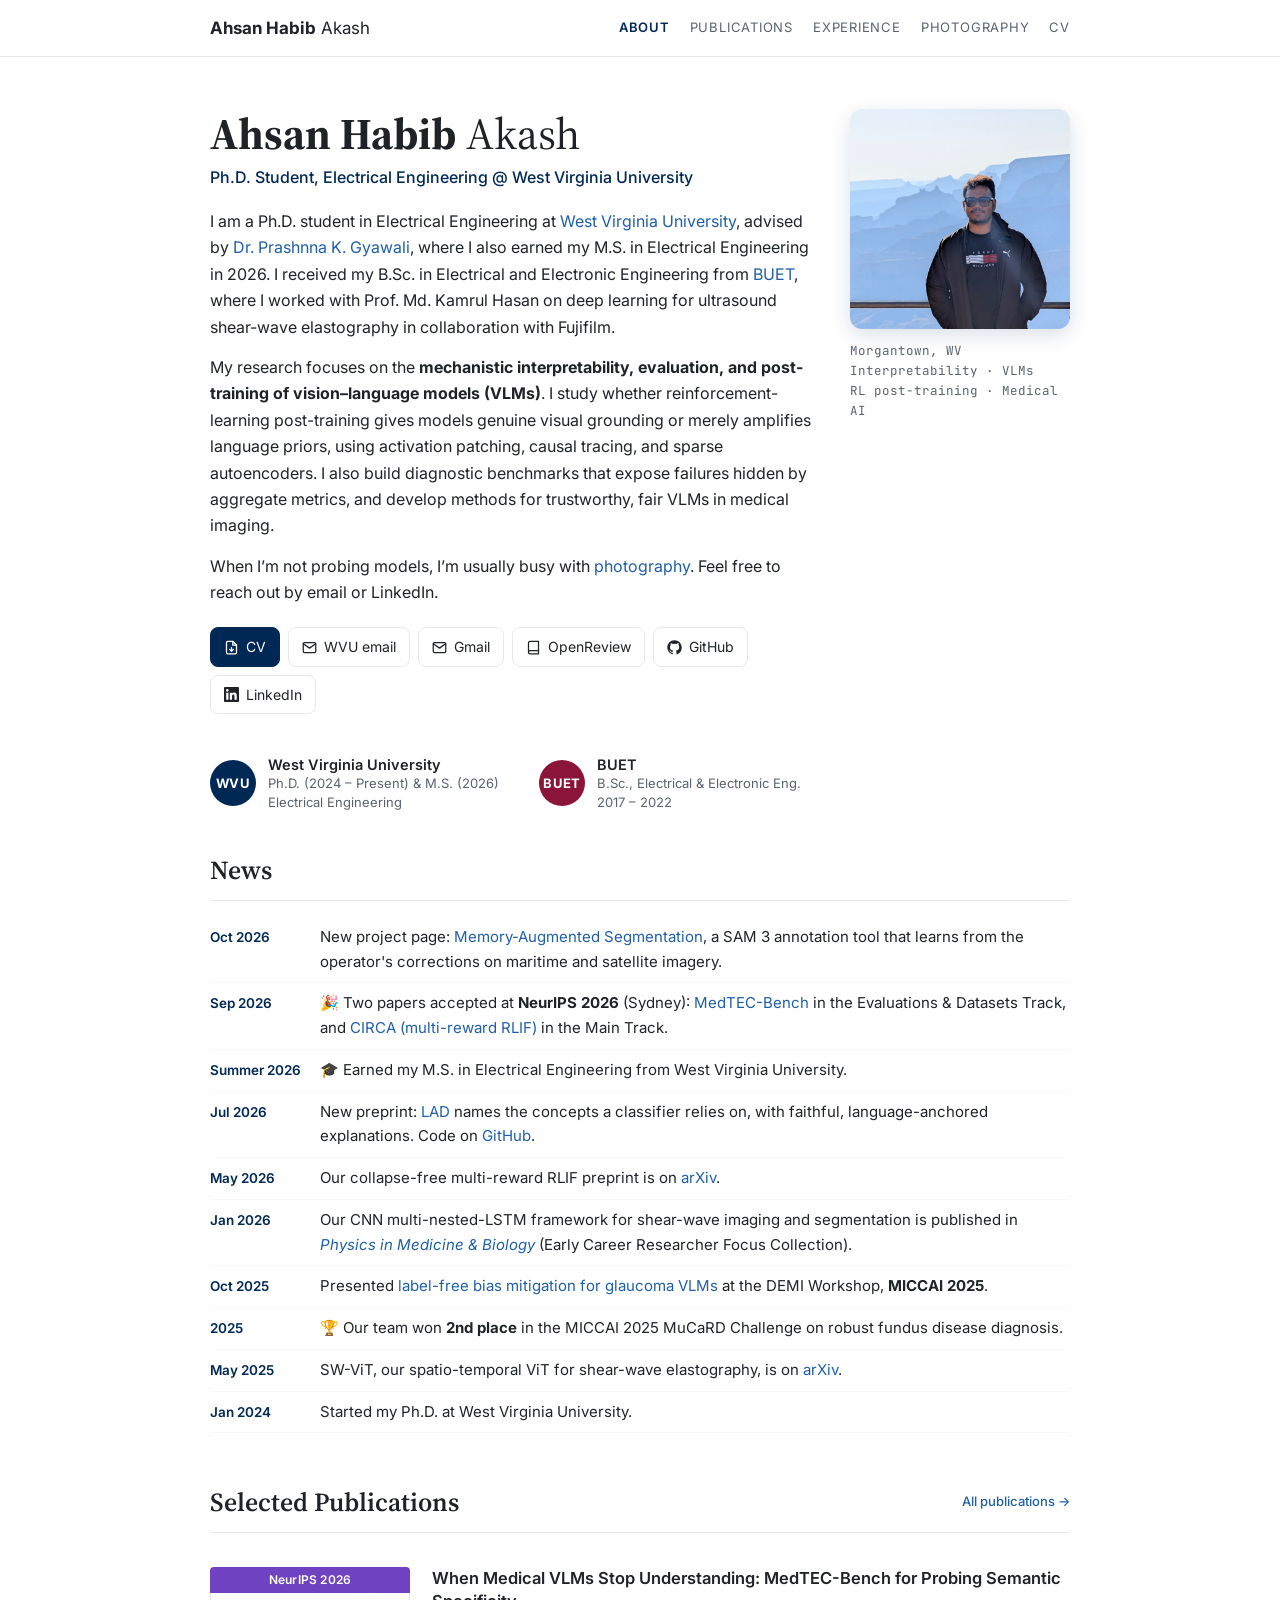
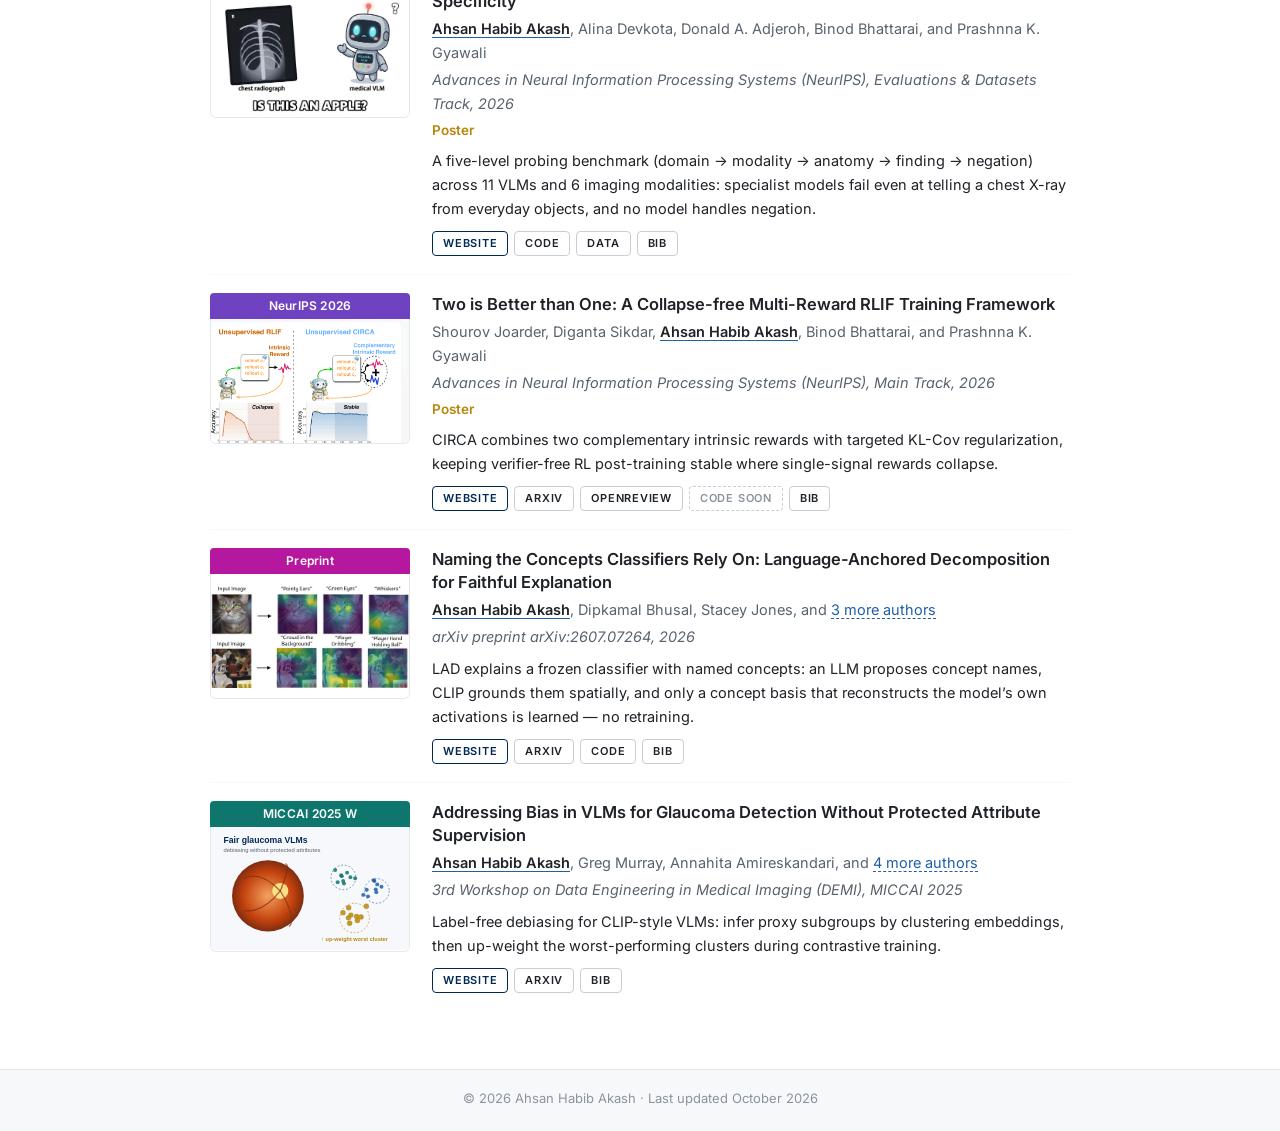
==== commit f2b0b899: "Add Memory-Augmented Segmentation project page and news link Co-Authored-By: Claude Opus 5.5 <norepl" ====
--- a/index.html
+++ b/index.html
@@ -76,6 +76,7 @@
   <section id="news">
     <h2 class="sec">News</h2>
     <table class="news">
+      <tr><td class="date">Oct 2026</td><td>New project page: <a href="projects/memory-augmented-segmentation/">Memory-Augmented Segmentation</a>, a SAM&nbsp;3 annotation tool that learns from the operator's corrections on maritime and satellite imagery.</td></tr>
       <tr><td class="date">Sep 2026</td><td>🎉 Two papers accepted at <strong>NeurIPS 2026</strong> (Sydney): <a href="https://machine-intelligence-lab-wvu.github.io/MedTEC-Bench/" target="_blank" rel="noopener">MedTEC-Bench</a> in the Evaluations &amp; Datasets Track, and <a href="https://shourovj.github.io/projects-sites/unsupervised-rl/" target="_blank" rel="noopener">CIRCA (multi-reward RLIF)</a> in the Main Track.</td></tr>
       <tr><td class="date">Summer 2026</td><td>🎓 Earned my M.S. in Electrical Engineering from West Virginia University.</td></tr>
       <tr><td class="date">Jul 2026</td><td>New preprint: <a href="https://machine-intelligence-lab-wvu.github.io/LAD/" target="_blank" rel="noopener">LAD</a> names the concepts a classifier relies on, with faithful, language-anchored explanations. Code on <a href="https://github.com/machine-intelligence-lab-wvu/LAD" target="_blank" rel="noopener">GitHub</a>.</td></tr>
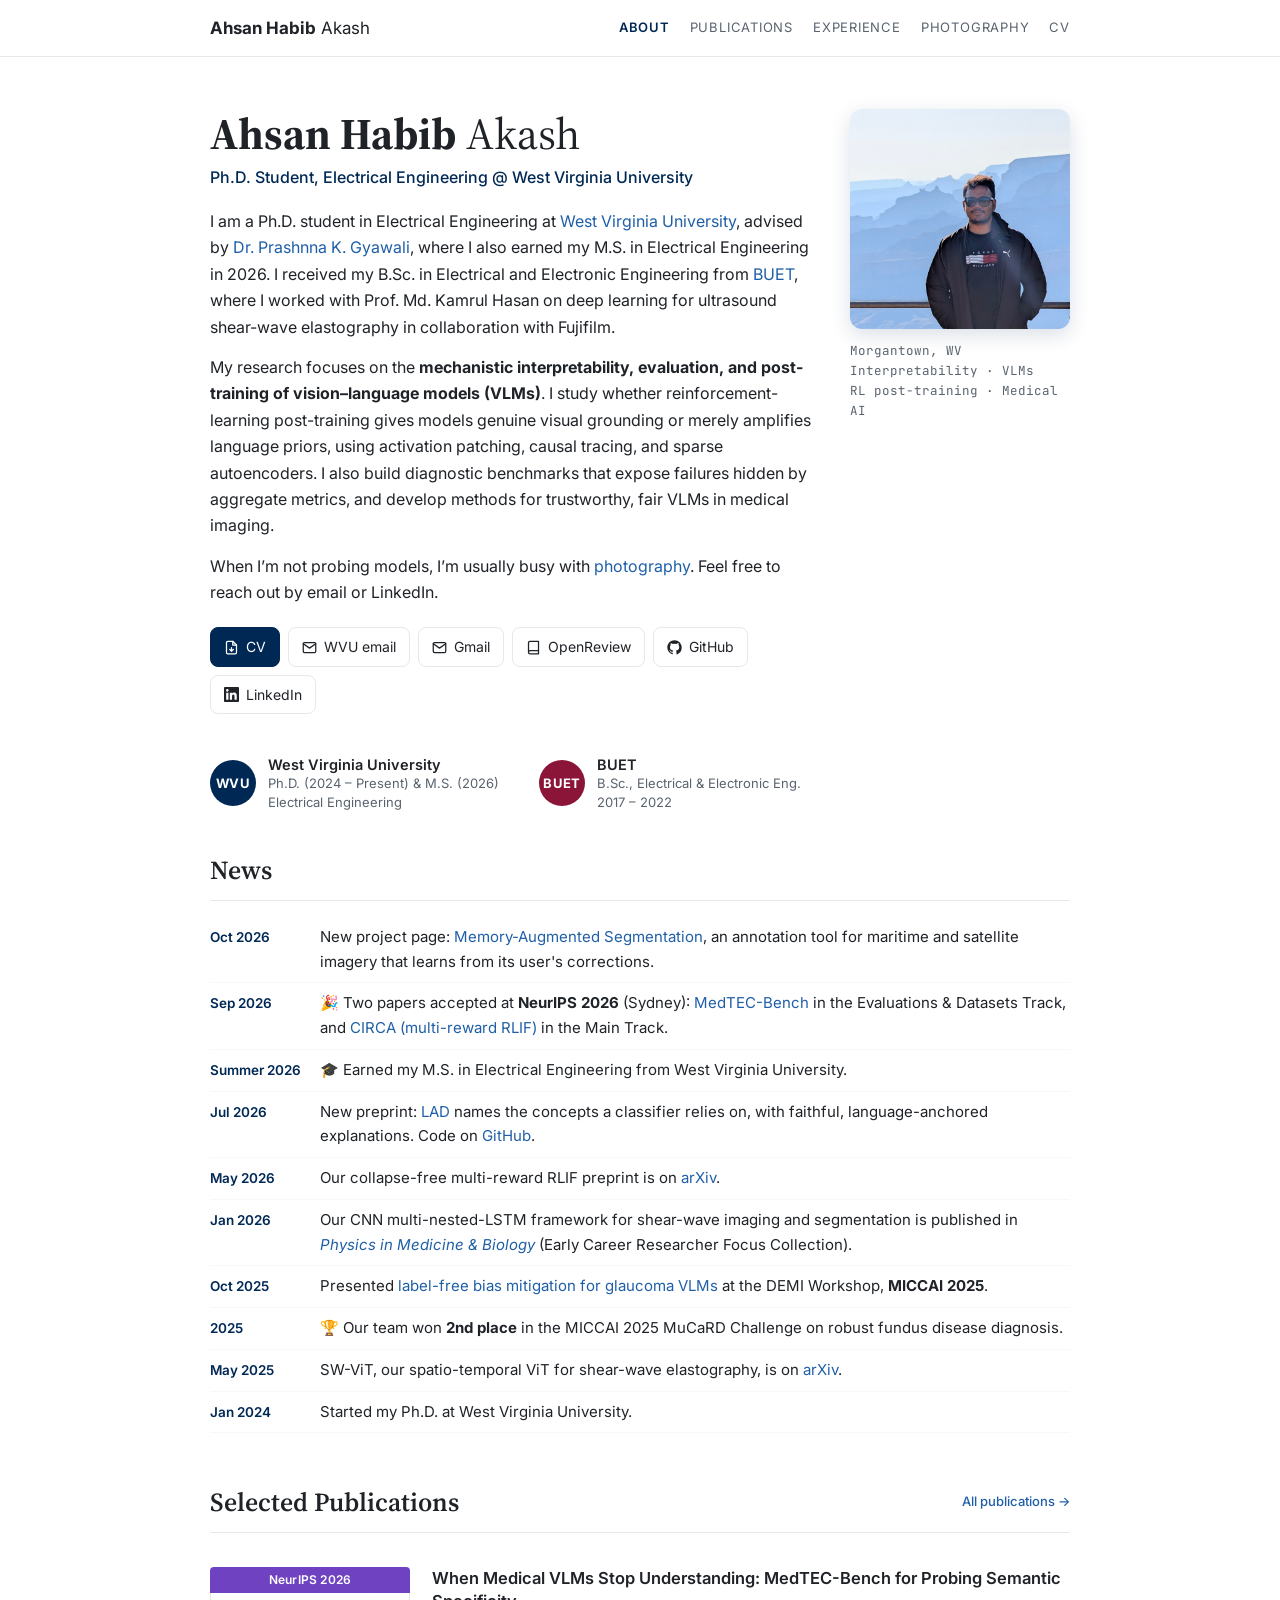
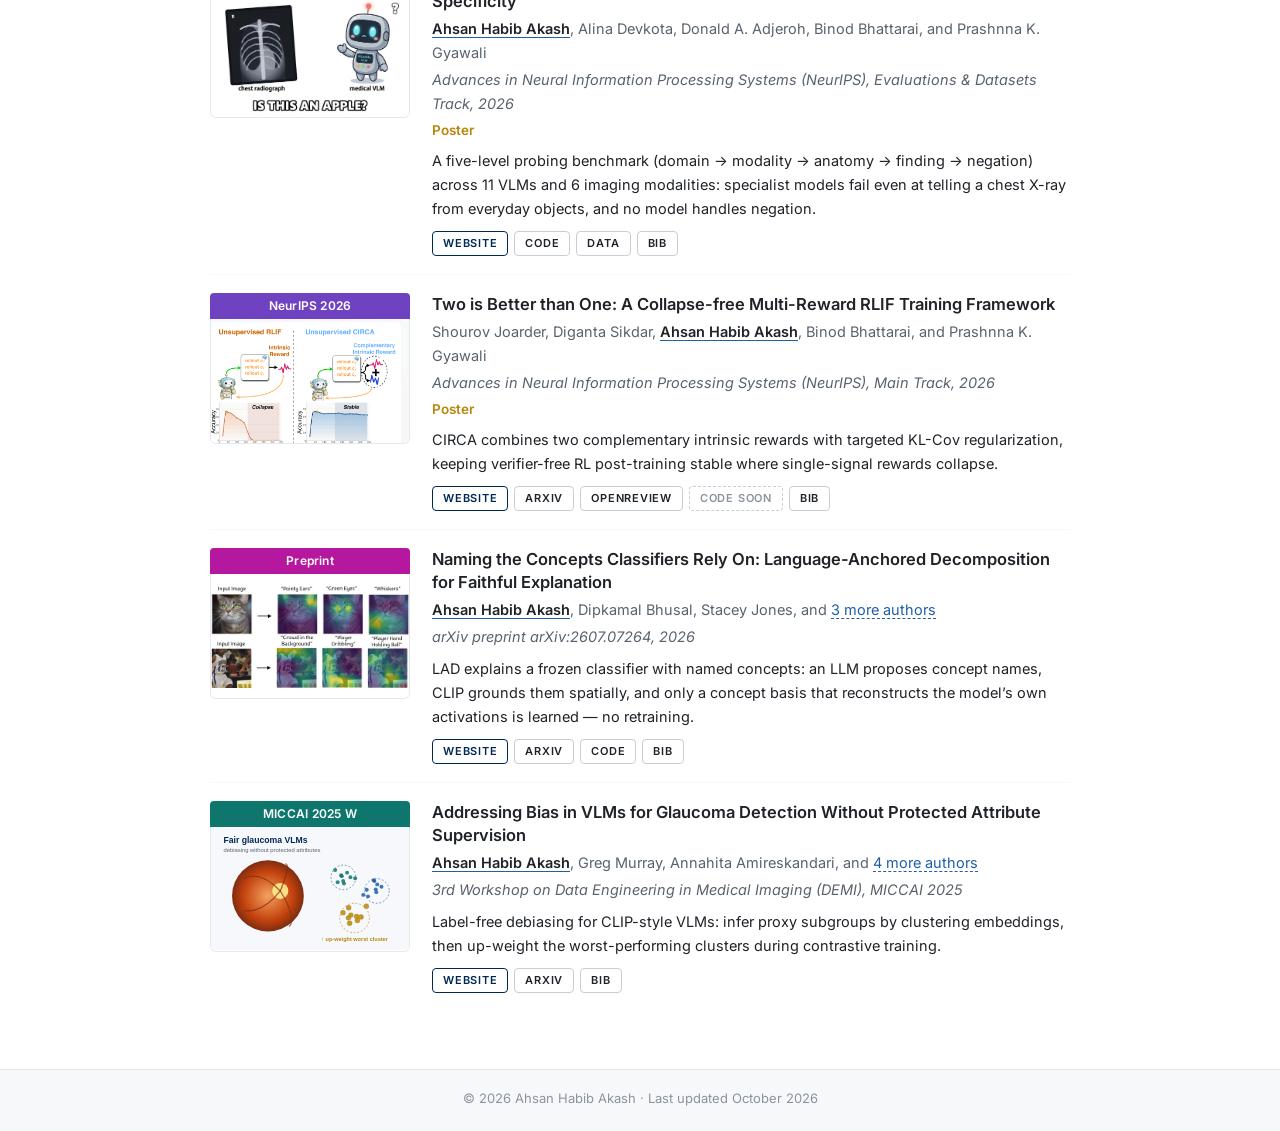
==== commit bb9eb18b: "Simplify Memory-Augmented Segmentation page to a high-level overview Co-Authored-By: Claude Opus 5.5" ====
--- a/index.html
+++ b/index.html
@@ -76,7 +76,7 @@
   <section id="news">
     <h2 class="sec">News</h2>
     <table class="news">
-      <tr><td class="date">Oct 2026</td><td>New project page: <a href="projects/memory-augmented-segmentation/">Memory-Augmented Segmentation</a>, a SAM&nbsp;3 annotation tool that learns from the operator's corrections on maritime and satellite imagery.</td></tr>
+      <tr><td class="date">Oct 2026</td><td>New project page: <a href="projects/memory-augmented-segmentation/">Memory-Augmented Segmentation</a>, an annotation tool for maritime and satellite imagery that learns from its user's corrections.</td></tr>
       <tr><td class="date">Sep 2026</td><td>🎉 Two papers accepted at <strong>NeurIPS 2026</strong> (Sydney): <a href="https://machine-intelligence-lab-wvu.github.io/MedTEC-Bench/" target="_blank" rel="noopener">MedTEC-Bench</a> in the Evaluations &amp; Datasets Track, and <a href="https://shourovj.github.io/projects-sites/unsupervised-rl/" target="_blank" rel="noopener">CIRCA (multi-reward RLIF)</a> in the Main Track.</td></tr>
       <tr><td class="date">Summer 2026</td><td>🎓 Earned my M.S. in Electrical Engineering from West Virginia University.</td></tr>
       <tr><td class="date">Jul 2026</td><td>New preprint: <a href="https://machine-intelligence-lab-wvu.github.io/LAD/" target="_blank" rel="noopener">LAD</a> names the concepts a classifier relies on, with faithful, language-anchored explanations. Code on <a href="https://github.com/machine-intelligence-lab-wvu/LAD" target="_blank" rel="noopener">GitHub</a>.</td></tr>
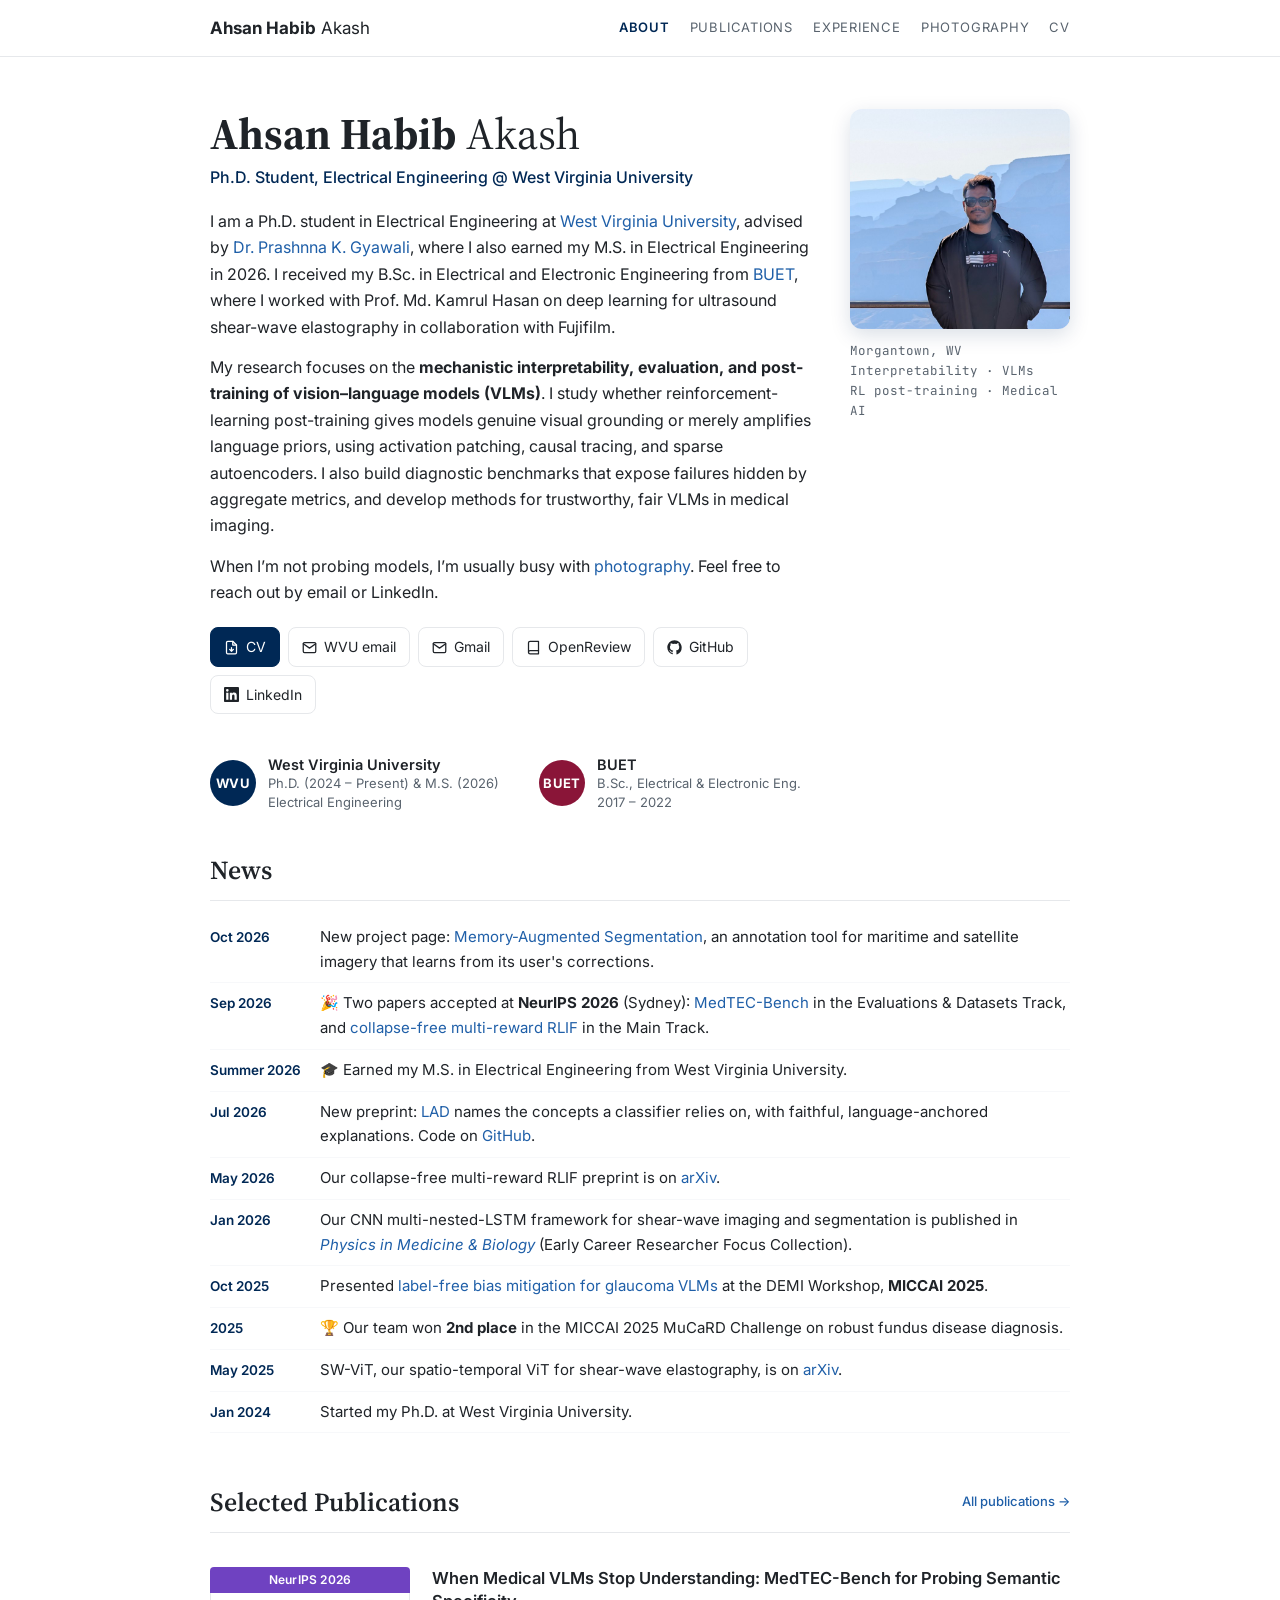
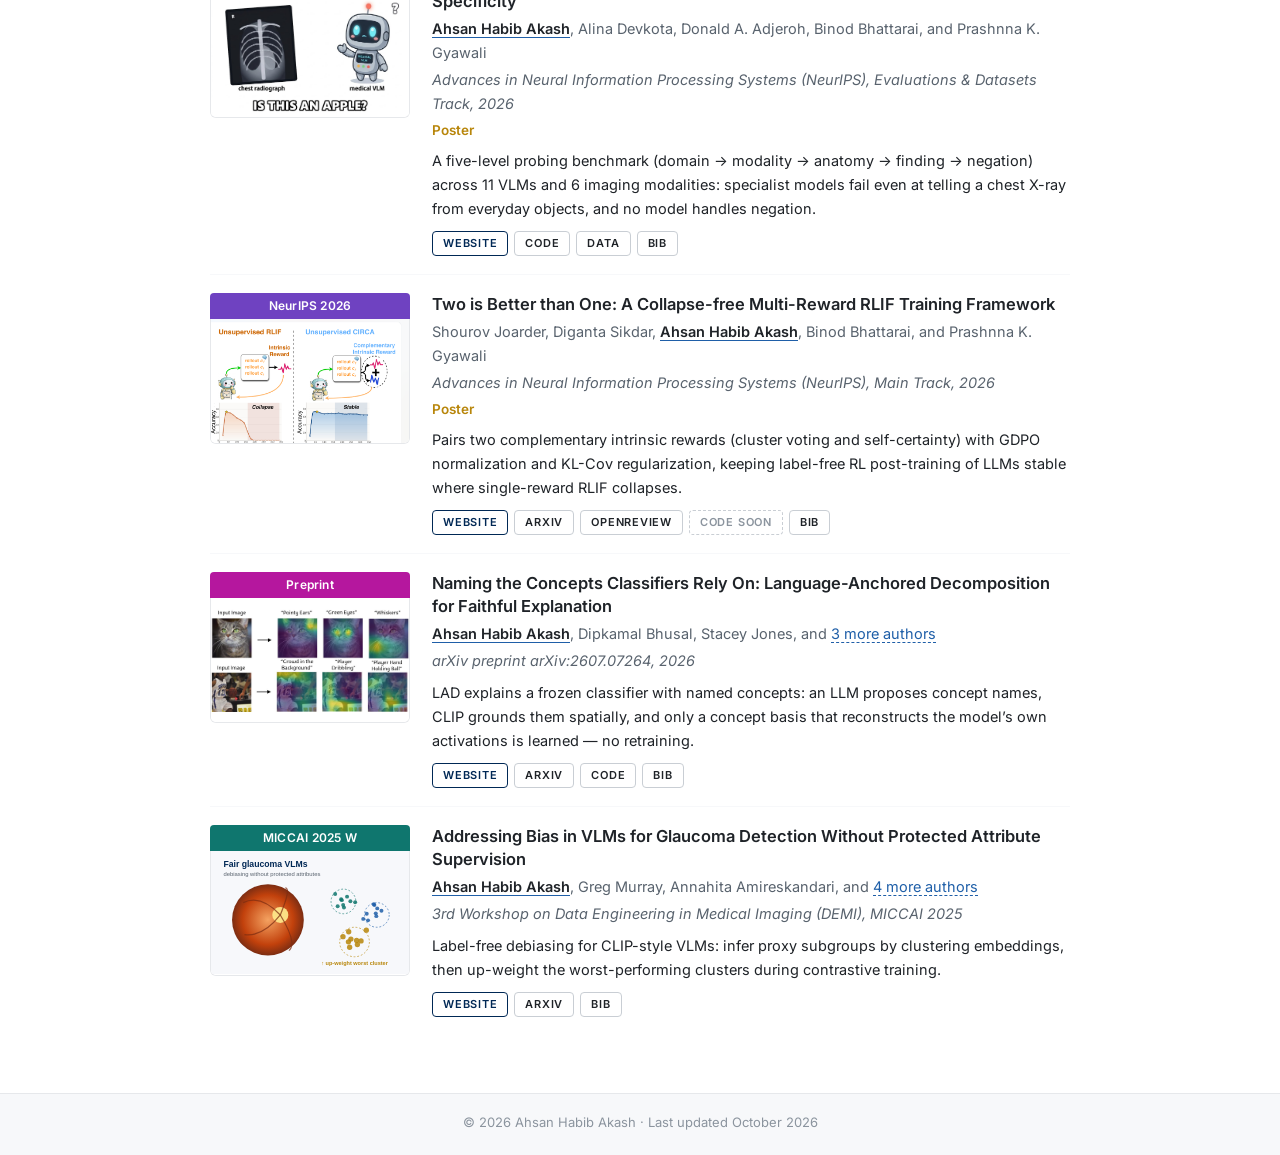
==== commit 0552bfe2: "Update CV and correct RLIF paper description Co-Authored-By: Claude Opus 5.5 <noreply@anthropic.com>" ====
--- a/index.html
+++ b/index.html
@@ -77,7 +77,7 @@
     <h2 class="sec">News</h2>
     <table class="news">
       <tr><td class="date">Oct 2026</td><td>New project page: <a href="projects/memory-augmented-segmentation/">Memory-Augmented Segmentation</a>, an annotation tool for maritime and satellite imagery that learns from its user's corrections.</td></tr>
-      <tr><td class="date">Sep 2026</td><td>🎉 Two papers accepted at <strong>NeurIPS 2026</strong> (Sydney): <a href="https://machine-intelligence-lab-wvu.github.io/MedTEC-Bench/" target="_blank" rel="noopener">MedTEC-Bench</a> in the Evaluations &amp; Datasets Track, and <a href="https://shourovj.github.io/projects-sites/unsupervised-rl/" target="_blank" rel="noopener">CIRCA (multi-reward RLIF)</a> in the Main Track.</td></tr>
+      <tr><td class="date">Sep 2026</td><td>🎉 Two papers accepted at <strong>NeurIPS 2026</strong> (Sydney): <a href="https://machine-intelligence-lab-wvu.github.io/MedTEC-Bench/" target="_blank" rel="noopener">MedTEC-Bench</a> in the Evaluations &amp; Datasets Track, and <a href="https://shourovj.github.io/projects-sites/unsupervised-rl/" target="_blank" rel="noopener">collapse-free multi-reward RLIF</a> in the Main Track.</td></tr>
       <tr><td class="date">Summer 2026</td><td>🎓 Earned my M.S. in Electrical Engineering from West Virginia University.</td></tr>
       <tr><td class="date">Jul 2026</td><td>New preprint: <a href="https://machine-intelligence-lab-wvu.github.io/LAD/" target="_blank" rel="noopener">LAD</a> names the concepts a classifier relies on, with faithful, language-anchored explanations. Code on <a href="https://github.com/machine-intelligence-lab-wvu/LAD" target="_blank" rel="noopener">GitHub</a>.</td></tr>
       <tr><td class="date">May 2026</td><td>Our collapse-free multi-reward RLIF preprint is on <a href="https://arxiv.org/abs/2605.22620" target="_blank" rel="noopener">arXiv</a>.</td></tr>
